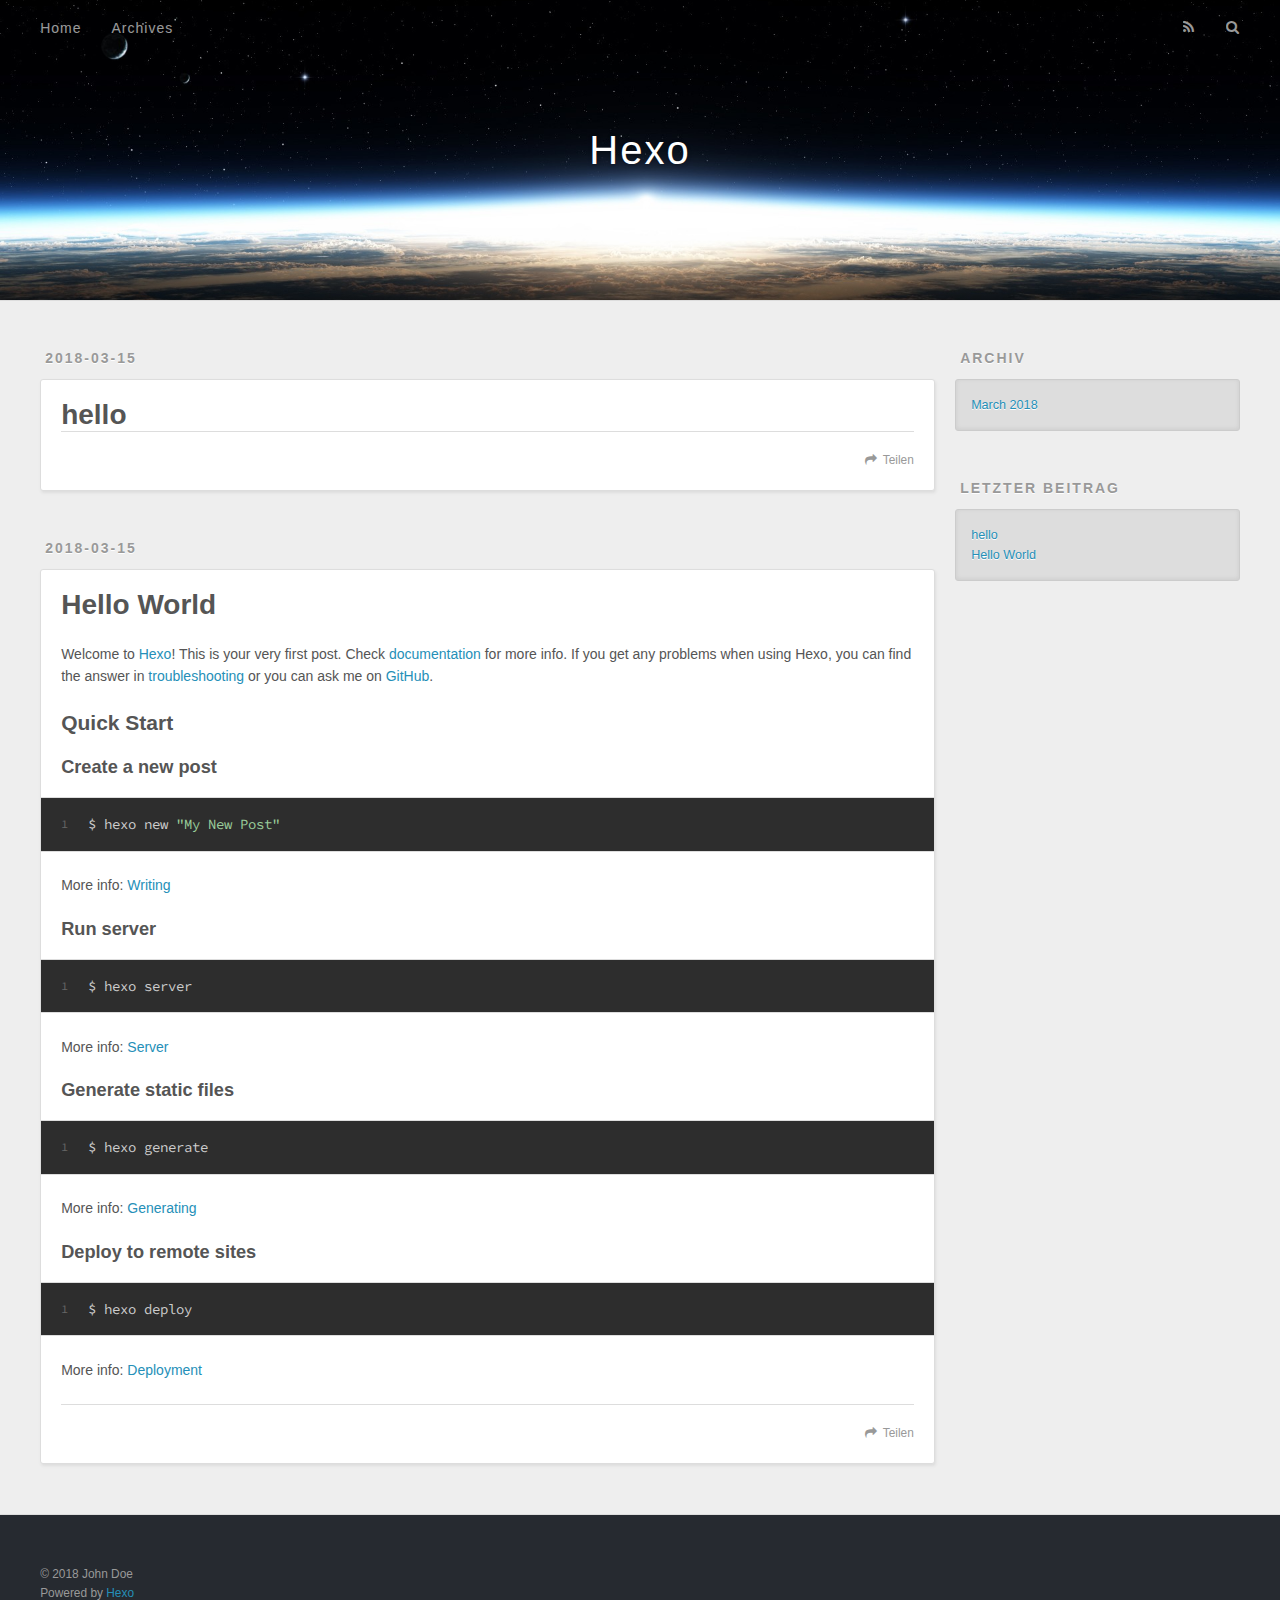
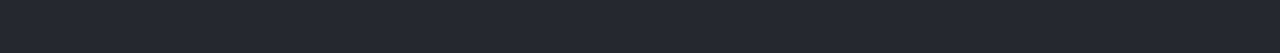
==== index.html @ 6c8330da "Site updated: 2018-03-15 16:42:19" ====
<!DOCTYPE html>
<html>
<head>
  <meta charset="utf-8">
  

  
  <title>Hexo</title>
  <meta name="viewport" content="width=device-width, initial-scale=1, maximum-scale=1">
  <meta property="og:type" content="website">
<meta property="og:title" content="Hexo">
<meta property="og:url" content="http://yoursite.com/index.html">
<meta property="og:site_name" content="Hexo">
<meta name="twitter:card" content="summary">
<meta name="twitter:title" content="Hexo">
  
    <link rel="alternate" href="/atom.xml" title="Hexo" type="application/atom+xml">
  
  
    <link rel="icon" href="/favicon.png">
  
  
    <link href="//fonts.googleapis.com/css?family=Source+Code+Pro" rel="stylesheet" type="text/css">
  
  <link rel="stylesheet" href="/css/style.css">
</head>

<body>
  <div id="container">
    <div id="wrap">
      <header id="header">
  <div id="banner"></div>
  <div id="header-outer" class="outer">
    <div id="header-title" class="inner">
      <h1 id="logo-wrap">
        <a href="/" id="logo">Hexo</a>
      </h1>
      
    </div>
    <div id="header-inner" class="inner">
      <nav id="main-nav">
        <a id="main-nav-toggle" class="nav-icon"></a>
        
          <a class="main-nav-link" href="/">Home</a>
        
          <a class="main-nav-link" href="/archives">Archives</a>
        
      </nav>
      <nav id="sub-nav">
        
          <a id="nav-rss-link" class="nav-icon" href="/atom.xml" title="RSS Feed"></a>
        
        <a id="nav-search-btn" class="nav-icon" title="Suche"></a>
      </nav>
      <div id="search-form-wrap">
        <form action="//google.com/search" method="get" accept-charset="UTF-8" class="search-form"><input type="search" name="q" class="search-form-input" placeholder="Search"><button type="submit" class="search-form-submit">&#xF002;</button><input type="hidden" name="sitesearch" value="http://yoursite.com"></form>
      </div>
    </div>
  </div>
</header>
      <div class="outer">
        <section id="main">
  
    <article id="post-hello" class="article article-type-post" itemscope itemprop="blogPost">
  <div class="article-meta">
    <a href="/2018/03/15/hello/" class="article-date">
  <time datetime="2018-03-15T08:36:22.000Z" itemprop="datePublished">2018-03-15</time>
</a>
    
  </div>
  <div class="article-inner">
    
    
      <header class="article-header">
        
  
    <h1 itemprop="name">
      <a class="article-title" href="/2018/03/15/hello/">hello</a>
    </h1>
  

      </header>
    
    <div class="article-entry" itemprop="articleBody">
      
        
      
    </div>
    <footer class="article-footer">
      <a data-url="http://yoursite.com/2018/03/15/hello/" data-id="cjes9ngip0001c8zsjyhukxmz" class="article-share-link">Teilen</a>
      
      
    </footer>
  </div>
  
</article>


  
    <article id="post-hello-world" class="article article-type-post" itemscope itemprop="blogPost">
  <div class="article-meta">
    <a href="/2018/03/15/hello-world/" class="article-date">
  <time datetime="2018-03-15T08:26:56.606Z" itemprop="datePublished">2018-03-15</time>
</a>
    
  </div>
  <div class="article-inner">
    
    
      <header class="article-header">
        
  
    <h1 itemprop="name">
      <a class="article-title" href="/2018/03/15/hello-world/">Hello World</a>
    </h1>
  

      </header>
    
    <div class="article-entry" itemprop="articleBody">
      
        <p>Welcome to <a href="https://hexo.io/" target="_blank" rel="noopener">Hexo</a>! This is your very first post. Check <a href="https://hexo.io/docs/" target="_blank" rel="noopener">documentation</a> for more info. If you get any problems when using Hexo, you can find the answer in <a href="https://hexo.io/docs/troubleshooting.html" target="_blank" rel="noopener">troubleshooting</a> or you can ask me on <a href="https://github.com/hexojs/hexo/issues" target="_blank" rel="noopener">GitHub</a>.</p>
<h2 id="Quick-Start"><a href="#Quick-Start" class="headerlink" title="Quick Start"></a>Quick Start</h2><h3 id="Create-a-new-post"><a href="#Create-a-new-post" class="headerlink" title="Create a new post"></a>Create a new post</h3><figure class="highlight bash"><table><tr><td class="gutter"><pre><span class="line">1</span><br></pre></td><td class="code"><pre><span class="line">$ hexo new <span class="string">"My New Post"</span></span><br></pre></td></tr></table></figure>
<p>More info: <a href="https://hexo.io/docs/writing.html" target="_blank" rel="noopener">Writing</a></p>
<h3 id="Run-server"><a href="#Run-server" class="headerlink" title="Run server"></a>Run server</h3><figure class="highlight bash"><table><tr><td class="gutter"><pre><span class="line">1</span><br></pre></td><td class="code"><pre><span class="line">$ hexo server</span><br></pre></td></tr></table></figure>
<p>More info: <a href="https://hexo.io/docs/server.html" target="_blank" rel="noopener">Server</a></p>
<h3 id="Generate-static-files"><a href="#Generate-static-files" class="headerlink" title="Generate static files"></a>Generate static files</h3><figure class="highlight bash"><table><tr><td class="gutter"><pre><span class="line">1</span><br></pre></td><td class="code"><pre><span class="line">$ hexo generate</span><br></pre></td></tr></table></figure>
<p>More info: <a href="https://hexo.io/docs/generating.html" target="_blank" rel="noopener">Generating</a></p>
<h3 id="Deploy-to-remote-sites"><a href="#Deploy-to-remote-sites" class="headerlink" title="Deploy to remote sites"></a>Deploy to remote sites</h3><figure class="highlight bash"><table><tr><td class="gutter"><pre><span class="line">1</span><br></pre></td><td class="code"><pre><span class="line">$ hexo deploy</span><br></pre></td></tr></table></figure>
<p>More info: <a href="https://hexo.io/docs/deployment.html" target="_blank" rel="noopener">Deployment</a></p>

      
    </div>
    <footer class="article-footer">
      <a data-url="http://yoursite.com/2018/03/15/hello-world/" data-id="cjes9ngip0000c8zs269fui7a" class="article-share-link">Teilen</a>
      
      
    </footer>
  </div>
  
</article>


  


</section>
        
          <aside id="sidebar">
  
    

  
    

  
    
  
    
  <div class="widget-wrap">
    <h3 class="widget-title">Archiv</h3>
    <div class="widget">
      <ul class="archive-list"><li class="archive-list-item"><a class="archive-list-link" href="/archives/2018/03/">March 2018</a></li></ul>
    </div>
  </div>


  
    
  <div class="widget-wrap">
    <h3 class="widget-title">letzter Beitrag</h3>
    <div class="widget">
      <ul>
        
          <li>
            <a href="/2018/03/15/hello/">hello</a>
          </li>
        
          <li>
            <a href="/2018/03/15/hello-world/">Hello World</a>
          </li>
        
      </ul>
    </div>
  </div>

  
</aside>
        
      </div>
      <footer id="footer">
  
  <div class="outer">
    <div id="footer-info" class="inner">
      &copy; 2018 John Doe<br>
      Powered by <a href="http://hexo.io/" target="_blank">Hexo</a>
    </div>
  </div>
</footer>
    </div>
    <nav id="mobile-nav">
  
    <a href="/" class="mobile-nav-link">Home</a>
  
    <a href="/archives" class="mobile-nav-link">Archives</a>
  
</nav>
    

<script src="//ajax.googleapis.com/ajax/libs/jquery/2.0.3/jquery.min.js"></script>


  <link rel="stylesheet" href="/fancybox/jquery.fancybox.css">
  <script src="/fancybox/jquery.fancybox.pack.js"></script>


<script src="/js/script.js"></script>



  </div>
</body>
</html>
---- css/style.css ----
body {
  width: 100%;
}
body:before,
body:after {
  content: "";
  display: table;
}
body:after {
  clear: both;
}
html,
body,
div,
span,
applet,
object,
iframe,
h1,
h2,
h3,
h4,
h5,
h6,
p,
blockquote,
pre,
a,
abbr,
acronym,
address,
big,
cite,
code,
del,
dfn,
em,
img,
ins,
kbd,
q,
s,
samp,
small,
strike,
strong,
sub,
sup,
tt,
var,
dl,
dt,
dd,
ol,
ul,
li,
fieldset,
form,
label,
legend,
table,
caption,
tbody,
tfoot,
thead,
tr,
th,
td {
  margin: 0;
  padding: 0;
  border: 0;
  outline: 0;
  font-weight: inherit;
  font-style: inherit;
  font-family: inherit;
  font-size: 100%;
  vertical-align: baseline;
}
body {
  line-height: 1;
  color: #000;
  background: #fff;
}
ol,
ul {
  list-style: none;
}
table {
  border-collapse: separate;
  border-spacing: 0;
  vertical-align: middle;
}
caption,
th,
td {
  text-align: left;
  font-weight: normal;
  vertical-align: middle;
}
a img {
  border: none;
}
input,
button {
  margin: 0;
  padding: 0;
}
input::-moz-focus-inner,
button::-moz-focus-inner {
  border: 0;
  padding: 0;
}
@font-face {
  font-family: FontAwesome;
  font-style: normal;
  font-weight: normal;
  src: url("fonts/fontawesome-webfont.eot?v=#4.0.3");
  src: url("fonts/fontawesome-webfont.eot?#iefix&v=#4.0.3") format("embedded-opentype"), url("fonts/fontawesome-webfont.woff?v=#4.0.3") format("woff"), url("fonts/fontawesome-webfont.ttf?v=#4.0.3") format("truetype"), url("fonts/fontawesome-webfont.svg#fontawesomeregular?v=#4.0.3") format("svg");
}
html,
body,
#container {
  height: 100%;
}
body {
  background: #eee;
  font: 14px -apple-system, BlinkMacSystemFont, "Segoe UI", "Roboto", "Oxygen", "Ubuntu", "Cantarell", "Fira Sans", "Droid Sans", "Helvetica Neue", sans-serif;
  -webkit-text-size-adjust: 100%;
}
.outer {
  max-width: 1220px;
  margin: 0 auto;
  padding: 0 20px;
}
.outer:before,
.outer:after {
  content: "";
  display: table;
}
.outer:after {
  clear: both;
}
.inner {
  display: inline;
  float: left;
  width: 98.33333333333333%;
  margin: 0 0.833333333333333%;
}
.left,
.alignleft {
  float: left;
}
.right,
.alignright {
  float: right;
}
.clear {
  clear: both;
}
#container {
  position: relative;
}
.mobile-nav-on {
  overflow: hidden;
}
#wrap {
  height: 100%;
  width: 100%;
  position: absolute;
  top: 0;
  left: 0;
  -webkit-transition: 0.2s ease-out;
  -moz-transition: 0.2s ease-out;
  -ms-transition: 0.2s ease-out;
  transition: 0.2s ease-out;
  z-index: 1;
  background: #eee;
}
.mobile-nav-on #wrap {
  left: 280px;
}
@media screen and (min-width: 768px) {
  #main {
    display: inline;
    float: left;
    width: 73.33333333333333%;
    margin: 0 0.833333333333333%;
  }
}
.article-date,
.article-category-link,
.archive-year,
.widget-title {
  text-decoration: none;
  text-transform: uppercase;
  letter-spacing: 2px;
  color: #999;
  margin-bottom: 1em;
  margin-left: 5px;
  line-height: 1em;
  text-shadow: 0 1px #fff;
  font-weight: bold;
}
.article-inner,
.archive-article-inner {
  background: #fff;
  -webkit-box-shadow: 1px 2px 3px #ddd;
  box-shadow: 1px 2px 3px #ddd;
  border: 1px solid #ddd;
  border-radius: 3px;
}
.article-entry h1,
.widget h1 {
  font-size: 2em;
}
.article-entry h2,
.widget h2 {
  font-size: 1.5em;
}
.article-entry h3,
.widget h3 {
  font-size: 1.3em;
}
.article-entry h4,
.widget h4 {
  font-size: 1.2em;
}
.article-entry h5,
.widget h5 {
  font-size: 1em;
}
.article-entry h6,
.widget h6 {
  font-size: 1em;
  color: #999;
}
.article-entry hr,
.widget hr {
  border: 1px dashed #ddd;
}
.article-entry strong,
.widget strong {
  font-weight: bold;
}
.article-entry em,
.widget em,
.article-entry cite,
.widget cite {
  font-style: italic;
}
.article-entry sup,
.widget sup,
.article-entry sub,
.widget sub {
  font-size: 0.75em;
  line-height: 0;
  position: relative;
  vertical-align: baseline;
}
.article-entry sup,
.widget sup {
  top: -0.5em;
}
.article-entry sub,
.widget sub {
  bottom: -0.2em;
}
.article-entry small,
.widget small {
  font-size: 0.85em;
}
.article-entry acronym,
.widget acronym,
.article-entry abbr,
.widget abbr {
  border-bottom: 1px dotted;
}
.article-entry ul,
.widget ul,
.article-entry ol,
.widget ol,
.article-entry dl,
.widget dl {
  margin: 0 20px;
  line-height: 1.6em;
}
.article-entry ul ul,
.widget ul ul,
.article-entry ol ul,
.widget ol ul,
.article-entry ul ol,
.widget ul ol,
.article-entry ol ol,
.widget ol ol {
  margin-top: 0;
  margin-bottom: 0;
}
.article-entry ul,
.widget ul {
  list-style: disc;
}
.article-entry ol,
.widget ol {
  list-style: decimal;
}
.article-entry dt,
.widget dt {
  font-weight: bold;
}
#header {
  height: 300px;
  position: relative;
  border-bottom: 1px solid #ddd;
}
#header:before,
#header:after {
  content: "";
  position: absolute;
  left: 0;
  right: 0;
  height: 40px;
}
#header:before {
  top: 0;
  background: -webkit-linear-gradient(rgba(0,0,0,0.2), transparent);
  background: -moz-linear-gradient(rgba(0,0,0,0.2), transparent);
  background: -ms-linear-gradient(rgba(0,0,0,0.2), transparent);
  background: linear-gradient(rgba(0,0,0,0.2), transparent);
}
#header:after {
  bottom: 0;
  background: -webkit-linear-gradient(transparent, rgba(0,0,0,0.2));
  background: -moz-linear-gradient(transparent, rgba(0,0,0,0.2));
  background: -ms-linear-gradient(transparent, rgba(0,0,0,0.2));
  background: linear-gradient(transparent, rgba(0,0,0,0.2));
}
#header-outer {
  height: 100%;
  position: relative;
}
#header-inner {
  position: relative;
  overflow: hidden;
}
#banner {
  position: absolute;
  top: 0;
  left: 0;
  width: 100%;
  height: 100%;
  background: url("images/banner.jpg") center #000;
  -webkit-background-size: cover;
  -moz-background-size: cover;
  background-size: cover;
  z-index: -1;
}
#header-title {
  text-align: center;
  height: 40px;
  position: absolute;
  top: 50%;
  left: 0;
  margin-top: -20px;
}
#logo,
#subtitle {
  text-decoration: none;
  color: #fff;
  font-weight: 300;
  text-shadow: 0 1px 4px rgba(0,0,0,0.3);
}
#logo {
  font-size: 40px;
  line-height: 40px;
  letter-spacing: 2px;
}
#subtitle {
  font-size: 16px;
  line-height: 16px;
  letter-spacing: 1px;
}
#subtitle-wrap {
  margin-top: 16px;
}
#main-nav {
  float: left;
  margin-left: -15px;
}
.nav-icon,
.main-nav-link {
  float: left;
  color: #fff;
  opacity: 0.6;
  text-decoration: none;
  text-shadow: 0 1px rgba(0,0,0,0.2);
  -webkit-transition: opacity 0.2s;
  -moz-transition: opacity 0.2s;
  -ms-transition: opacity 0.2s;
  transition: opacity 0.2s;
  display: block;
  padding: 20px 15px;
}
.nav-icon:hover,
.main-nav-link:hover {
  opacity: 1;
}
.nav-icon {
  font-family: FontAwesome;
  text-align: center;
  font-size: 14px;
  width: 14px;
  height: 14px;
  padding: 20px 15px;
  position: relative;
  cursor: pointer;
}
.main-nav-link {
  font-weight: 300;
  letter-spacing: 1px;
}
@media screen and (max-width: 479px) {
  .main-nav-link {
    display: none;
  }
}
#main-nav-toggle {
  display: none;
}
#main-nav-toggle:before {
  content: "\f0c9";
}
@media screen and (max-width: 479px) {
  #main-nav-toggle {
    display: block;
  }
}
#sub-nav {
  float: right;
  margin-right: -15px;
}
#nav-rss-link:before {
  content: "\f09e";
}
#nav-search-btn:before {
  content: "\f002";
}
#search-form-wrap {
  position: absolute;
  top: 15px;
  width: 150px;
  height: 30px;
  right: -150px;
  opacity: 0;
  -webkit-transition: 0.2s ease-out;
  -moz-transition: 0.2s ease-out;
  -ms-transition: 0.2s ease-out;
  transition: 0.2s ease-out;
}
#search-form-wrap.on {
  opacity: 1;
  right: 0;
}
@media screen and (max-width: 479px) {
  #search-form-wrap {
    width: 100%;
    right: -100%;
  }
}
.search-form {
  position: absolute;
  top: 0;
  left: 0;
  right: 0;
  background: #fff;
  padding: 5px 15px;
  border-radius: 15px;
  -webkit-box-shadow: 0 0 10px rgba(0,0,0,0.3);
  box-shadow: 0 0 10px rgba(0,0,0,0.3);
}
.search-form-input {
  border: none;
  background: none;
  color: #555;
  width: 100%;
  font: 13px -apple-system, BlinkMacSystemFont, "Segoe UI", "Roboto", "Oxygen", "Ubuntu", "Cantarell", "Fira Sans", "Droid Sans", "Helvetica Neue", sans-serif;
  outline: none;
}
.search-form-input::-webkit-search-results-decoration,
.search-form-input::-webkit-search-cancel-button {
  -webkit-appearance: none;
}
.search-form-submit {
  position: absolute;
  top: 50%;
  right: 10px;
  margin-top: -7px;
  font: 13px FontAwesome;
  border: none;
  background: none;
  color: #bbb;
  cursor: pointer;
}
.search-form-submit:hover,
.search-form-submit:focus {
  color: #777;
}
.article {
  margin: 50px 0;
}
.article-inner {
  overflow: hidden;
}
.article-meta:before,
.article-meta:after {
  content: "";
  display: table;
}
.article-meta:after {
  clear: both;
}
.article-date {
  float: left;
}
.article-category {
  float: left;
  line-height: 1em;
  color: #ccc;
  text-shadow: 0 1px #fff;
  margin-left: 8px;
}
.article-category:before {
  content: "\2022";
}
.article-category-link {
  margin: 0 12px 1em;
}
.article-header {
  padding: 20px 20px 0;
}
.article-title {
  text-decoration: none;
  font-size: 2em;
  font-weight: bold;
  color: #555;
  line-height: 1.1em;
  -webkit-transition: color 0.2s;
  -moz-transition: color 0.2s;
  -ms-transition: color 0.2s;
  transition: color 0.2s;
}
a.article-title:hover {
  color: #258fb8;
}
.article-entry {
  color: #555;
  padding: 0 20px;
}
.article-entry:before,
.article-entry:after {
  content: "";
  display: table;
}
.article-entry:after {
  clear: both;
}
.article-entry p,
.article-entry table {
  line-height: 1.6em;
  margin: 1.6em 0;
}
.article-entry h1,
.article-entry h2,
.article-entry h3,
.article-entry h4,
.article-entry h5,
.article-entry h6 {
  font-weight: bold;
}
.article-entry h1,
.article-entry h2,
.article-entry h3,
.article-entry h4,
.article-entry h5,
.article-entry h6 {
  line-height: 1.1em;
  margin: 1.1em 0;
}
.article-entry a {
  color: #258fb8;
  text-decoration: none;
}
.article-entry a:hover {
  text-decoration: underline;
}
.article-entry ul,
.article-entry ol,
.article-entry dl {
  margin-top: 1.6em;
  margin-bottom: 1.6em;
}
.article-entry img,
.article-entry video {
  max-width: 100%;
  height: auto;
  display: block;
  margin: auto;
}
.article-entry iframe {
  border: none;
}
.article-entry table {
  width: 100%;
  border-collapse: collapse;
  border-spacing: 0;
}
.article-entry th {
  font-weight: bold;
  border-bottom: 3px solid #ddd;
  padding-bottom: 0.5em;
}
.article-entry td {
  border-bottom: 1px solid #ddd;
  padding: 10px 0;
}
.article-entry blockquote {
  font-family: Georgia, "Times New Roman", serif;
  font-size: 1.4em;
  margin: 1.6em 20px;
  text-align: center;
}
.article-entry blockquote footer {
  font-size: 14px;
  margin: 1.6em 0;
  font-family: -apple-system, BlinkMacSystemFont, "Segoe UI", "Roboto", "Oxygen", "Ubuntu", "Cantarell", "Fira Sans", "Droid Sans", "Helvetica Neue", sans-serif;
}
.article-entry blockquote footer cite:before {
  content: "—";
  padding: 0 0.5em;
}
.article-entry .pullquote {
  text-align: left;
  width: 45%;
  margin: 0;
}
.article-entry .pullquote.left {
  margin-left: 0.5em;
  margin-right: 1em;
}
.article-entry .pullquote.right {
  margin-right: 0.5em;
  margin-left: 1em;
}
.article-entry .caption {
  color: #999;
  display: block;
  font-size: 0.9em;
  margin-top: 0.5em;
  position: relative;
  text-align: center;
}
.article-entry .video-container {
  position: relative;
  padding-top: 56.25%;
  height: 0;
  overflow: hidden;
}
.article-entry .video-container iframe,
.article-entry .video-container object,
.article-entry .video-container embed {
  position: absolute;
  top: 0;
  left: 0;
  width: 100%;
  height: 100%;
  margin-top: 0;
}
.article-more-link a {
  display: inline-block;
  line-height: 1em;
  padding: 6px 15px;
  border-radius: 15px;
  background: #eee;
  color: #999;
  text-shadow: 0 1px #fff;
  text-decoration: none;
}
.article-more-link a:hover {
  background: #258fb8;
  color: #fff;
  text-decoration: none;
  text-shadow: 0 1px #1e7293;
}
.article-footer {
  font-size: 0.85em;
  line-height: 1.6em;
  border-top: 1px solid #ddd;
  padding-top: 1.6em;
  margin: 0 20px 20px;
}
.article-footer:before,
.article-footer:after {
  content: "";
  display: table;
}
.article-footer:after {
  clear: both;
}
.article-footer a {
  color: #999;
  text-decoration: none;
}
.article-footer a:hover {
  color: #555;
}
.article-tag-list-item {
  float: left;
  margin-right: 10px;
}
.article-tag-list-link:before {
  content: "#";
}
.article-comment-link {
  float: right;
}
.article-comment-link:before {
  content: "\f075";
  font-family: FontAwesome;
  padding-right: 8px;
}
.article-share-link {
  cursor: pointer;
  float: right;
  margin-left: 20px;
}
.article-share-link:before {
  content: "\f064";
  font-family: FontAwesome;
  padding-right: 6px;
}
#article-nav {
  position: relative;
}
#article-nav:before,
#article-nav:after {
  content: "";
  display: table;
}
#article-nav:after {
  clear: both;
}
@media screen and (min-width: 768px) {
  #article-nav {
    margin: 50px 0;
  }
  #article-nav:before {
    width: 8px;
    height: 8px;
    position: absolute;
    top: 50%;
    left: 50%;
    margin-top: -4px;
    margin-left: -4px;
    content: "";
    border-radius: 50%;
    background: #ddd;
    -webkit-box-shadow: 0 1px 2px #fff;
    box-shadow: 0 1px 2px #fff;
  }
}
.article-nav-link-wrap {
  text-decoration: none;
  text-shadow: 0 1px #fff;
  color: #999;
  -webkit-box-sizing: border-box;
  -moz-box-sizing: border-box;
  box-sizing: border-box;
  margin-top: 50px;
  text-align: center;
  display: block;
}
.article-nav-link-wrap:hover {
  color: #555;
}
@media screen and (min-width: 768px) {
  .article-nav-link-wrap {
    width: 50%;
    margin-top: 0;
  }
}
@media screen and (min-width: 768px) {
  #article-nav-newer {
    float: left;
    text-align: right;
    padding-right: 20px;
  }
}
@media screen and (min-width: 768px) {
  #article-nav-older {
    float: right;
    text-align: left;
    padding-left: 20px;
  }
}
.article-nav-caption {
  text-transform: uppercase;
  letter-spacing: 2px;
  color: #ddd;
  line-height: 1em;
  font-weight: bold;
}
#article-nav-newer .article-nav-caption {
  margin-right: -2px;
}
.article-nav-title {
  font-size: 0.85em;
  line-height: 1.6em;
  margin-top: 0.5em;
}
.article-share-box {
  position: absolute;
  display: none;
  background: #fff;
  -webkit-box-shadow: 1px 2px 10px rgba(0,0,0,0.2);
  box-shadow: 1px 2px 10px rgba(0,0,0,0.2);
  border-radius: 3px;
  margin-left: -145px;
  overflow: hidden;
  z-index: 1;
}
.article-share-box.on {
  display: block;
}
.article-share-input {
  width: 100%;
  background: none;
  -webkit-box-sizing: border-box;
  -moz-box-sizing: border-box;
  box-sizing: border-box;
  font: 14px -apple-system, BlinkMacSystemFont, "Segoe UI", "Roboto", "Oxygen", "Ubuntu", "Cantarell", "Fira Sans", "Droid Sans", "Helvetica Neue", sans-serif;
  padding: 0 15px;
  color: #555;
  outline: none;
  border: 1px solid #ddd;
  border-radius: 3px 3px 0 0;
  height: 36px;
  line-height: 36px;
}
.article-share-links {
  background: #eee;
}
.article-share-links:before,
.article-share-links:after {
  content: "";
  display: table;
}
.article-share-links:after {
  clear: both;
}
.article-share-twitter,
.article-share-facebook,
.article-share-pinterest,
.article-share-google {
  width: 50px;
  height: 36px;
  display: block;
  float: left;
  position: relative;
  color: #999;
  text-shadow: 0 1px #fff;
}
.article-share-twitter:before,
.article-share-facebook:before,
.article-share-pinterest:before,
.article-share-google:before {
  font-size: 20px;
  font-family: FontAwesome;
  width: 20px;
  height: 20px;
  position: absolute;
  top: 50%;
  left: 50%;
  margin-top: -10px;
  margin-left: -10px;
  text-align: center;
}
.article-share-twitter:hover,
.article-share-facebook:hover,
.article-share-pinterest:hover,
.article-share-google:hover {
  color: #fff;
}
.article-share-twitter:before {
  content: "\f099";
}
.article-share-twitter:hover {
  background: #00aced;
  text-shadow: 0 1px #008abe;
}
.article-share-facebook:before {
  content: "\f09a";
}
.article-share-facebook:hover {
  background: #3b5998;
  text-shadow: 0 1px #2f477a;
}
.article-share-pinterest:before {
  content: "\f0d2";
}
.article-share-pinterest:hover {
  background: #cb2027;
  text-shadow: 0 1px #a21a1f;
}
.article-share-google:before {
  content: "\f0d5";
}
.article-share-google:hover {
  background: #dd4b39;
  text-shadow: 0 1px #be3221;
}
.article-gallery {
  background: #000;
  position: relative;
}
.article-gallery-photos {
  position: relative;
  overflow: hidden;
}
.article-gallery-img {
  display: none;
  max-width: 100%;
}
.article-gallery-img:first-child {
  display: block;
}
.article-gallery-img.loaded {
  position: absolute;
  display: block;
}
.article-gallery-img img {
  display: block;
  max-width: 100%;
  margin: 0 auto;
}
#comments {
  background: #fff;
  -webkit-box-shadow: 1px 2px 3px #ddd;
  box-shadow: 1px 2px 3px #ddd;
  padding: 20px;
  border: 1px solid #ddd;
  border-radius: 3px;
  margin: 50px 0;
}
#comments a {
  color: #258fb8;
}
.archives-wrap {
  margin: 50px 0;
}
.archives:before,
.archives:after {
  content: "";
  display: table;
}
.archives:after {
  clear: both;
}
.archive-year-wrap {
  margin-bottom: 1em;
}
.archives {
  -webkit-column-gap: 10px;
  -moz-column-gap: 10px;
  column-gap: 10px;
}
@media screen and (min-width: 480px) and (max-width: 767px) {
  .archives {
    -webkit-column-count: 2;
    -moz-column-count: 2;
    column-count: 2;
  }
}
@media screen and (min-width: 768px) {
  .archives {
    -webkit-column-count: 3;
    -moz-column-count: 3;
    column-count: 3;
  }
}
.archive-article {
  -webkit-column-break-inside: avoid;
  page-break-inside: avoid;
  overflow: hidden;
  break-inside: avoid-column;
}
.archive-article-inner {
  padding: 10px;
  margin-bottom: 15px;
}
.archive-article-title {
  text-decoration: none;
  font-weight: bold;
  color: #555;
  -webkit-transition: color 0.2s;
  -moz-transition: color 0.2s;
  -ms-transition: color 0.2s;
  transition: color 0.2s;
  line-height: 1.6em;
}
.archive-article-title:hover {
  color: #258fb8;
}
.archive-article-footer {
  margin-top: 1em;
}
.archive-article-date {
  color: #999;
  text-decoration: none;
  font-size: 0.85em;
  line-height: 1em;
  margin-bottom: 0.5em;
  display: block;
}
#page-nav {
  margin: 50px auto;
  background: #fff;
  -webkit-box-shadow: 1px 2px 3px #ddd;
  box-shadow: 1px 2px 3px #ddd;
  border: 1px solid #ddd;
  border-radius: 3px;
  text-align: center;
  color: #999;
  overflow: hidden;
}
#page-nav:before,
#page-nav:after {
  content: "";
  display: table;
}
#page-nav:after {
  clear: both;
}
#page-nav a,
#page-nav span {
  padding: 10px 20px;
  line-height: 1;
  height: 2ex;
}
#page-nav a {
  color: #999;
  text-decoration: none;
}
#page-nav a:hover {
  background: #999;
  color: #fff;
}
#page-nav .prev {
  float: left;
}
#page-nav .next {
  float: right;
}
#page-nav .page-number {
  display: inline-block;
}
@media screen and (max-width: 479px) {
  #page-nav .page-number {
    display: none;
  }
}
#page-nav .current {
  color: #555;
  font-weight: bold;
}
#page-nav .space {
  color: #ddd;
}
#footer {
  background: #262a30;
  padding: 50px 0;
  border-top: 1px solid #ddd;
  color: #999;
}
#footer a {
  color: #258fb8;
  text-decoration: none;
}
#footer a:hover {
  text-decoration: underline;
}
#footer-info {
  line-height: 1.6em;
  font-size: 0.85em;
}
.article-entry pre,
.article-entry .highlight {
  background: #2d2d2d;
  margin: 0 -20px;
  padding: 15px 20px;
  border-style: solid;
  border-color: #ddd;
  border-width: 1px 0;
  overflow: auto;
  color: #ccc;
  line-height: 22.400000000000002px;
}
.article-entry .highlight .gutter pre,
.article-entry .gist .gist-file .gist-data .line-numbers {
  color: #666;
  font-size: 0.85em;
}
.article-entry pre,
.article-entry code {
  font-family: "Source Code Pro", Consolas, Monaco, Menlo, Consolas, monospace;
}
.article-entry code {
  background: #eee;
  text-shadow: 0 1px #fff;
  padding: 0 0.3em;
}
.article-entry pre code {
  background: none;
  text-shadow: none;
  padding: 0;
}
.article-entry .highlight pre {
  border: none;
  margin: 0;
  padding: 0;
}
.article-entry .highlight table {
  margin: 0;
  width: auto;
}
.article-entry .highlight td {
  border: none;
  padding: 0;
}
.article-entry .highlight figcaption {
  font-size: 0.85em;
  color: #999;
  line-height: 1em;
  margin-bottom: 1em;
}
.article-entry .highlight figcaption:before,
.article-entry .highlight figcaption:after {
  content: "";
  display: table;
}
.article-entry .highlight figcaption:after {
  clear: both;
}
.article-entry .highlight figcaption a {
  float: right;
}
.article-entry .highlight .gutter pre {
  text-align: right;
  padding-right: 20px;
}
.article-entry .highlight .line {
  height: 22.400000000000002px;
}
.article-entry .highlight .line.marked {
  background: #515151;
}
.article-entry .gist {
  margin: 0 -20px;
  border-style: solid;
  border-color: #ddd;
  border-width: 1px 0;
  background: #2d2d2d;
  padding: 15px 20px 15px 0;
}
.article-entry .gist .gist-file {
  border: none;
  font-family: "Source Code Pro", Consolas, Monaco, Menlo, Consolas, monospace;
  margin: 0;
}
.article-entry .gist .gist-file .gist-data {
  background: none;
  border: none;
}
.article-entry .gist .gist-file .gist-data .line-numbers {
  background: none;
  border: none;
  padding: 0 20px 0 0;
}
.article-entry .gist .gist-file .gist-data .line-data {
  padding: 0 !important;
}
.article-entry .gist .gist-file .highlight {
  margin: 0;
  padding: 0;
  border: none;
}
.article-entry .gist .gist-file .gist-meta {
  background: #2d2d2d;
  color: #999;
  font: 0.85em -apple-system, BlinkMacSystemFont, "Segoe UI", "Roboto", "Oxygen", "Ubuntu", "Cantarell", "Fira Sans", "Droid Sans", "Helvetica Neue", sans-serif;
  text-shadow: 0 0;
  padding: 0;
  margin-top: 1em;
  margin-left: 20px;
}
.article-entry .gist .gist-file .gist-meta a {
  color: #258fb8;
  font-weight: normal;
}
.article-entry .gist .gist-file .gist-meta a:hover {
  text-decoration: underline;
}
pre .comment,
pre .title {
  color: #999;
}
pre .variable,
pre .attribute,
pre .tag,
pre .regexp,
pre .ruby .constant,
pre .xml .tag .title,
pre .xml .pi,
pre .xml .doctype,
pre .html .doctype,
pre .css .id,
pre .css .class,
pre .css .pseudo {
  color: #f2777a;
}
pre .number,
pre .preprocessor,
pre .built_in,
pre .literal,
pre .params,
pre .constant {
  color: #f99157;
}
pre .class,
pre .ruby .class .title,
pre .css .rules .attribute {
  color: #9c9;
}
pre .string,
pre .value,
pre .inheritance,
pre .header,
pre .ruby .symbol,
pre .xml .cdata {
  color: #9c9;
}
pre .css .hexcolor {
  color: #6cc;
}
pre .function,
pre .python .decorator,
pre .python .title,
pre .ruby .function .title,
pre .ruby .title .keyword,
pre .perl .sub,
pre .javascript .title,
pre .coffeescript .title {
  color: #69c;
}
pre .keyword,
pre .javascript .function {
  color: #c9c;
}
@media screen and (max-width: 479px) {
  #mobile-nav {
    position: absolute;
    top: 0;
    left: 0;
    width: 280px;
    height: 100%;
    background: #191919;
    border-right: 1px solid #fff;
  }
}
@media screen and (max-width: 479px) {
  .mobile-nav-link {
    display: block;
    color: #999;
    text-decoration: none;
    padding: 15px 20px;
    font-weight: bold;
  }
  .mobile-nav-link:hover {
    color: #fff;
  }
}
@media screen and (min-width: 768px) {
  #sidebar {
    display: inline;
    float: left;
    width: 23.333333333333332%;
    margin: 0 0.833333333333333%;
  }
}
.widget-wrap {
  margin: 50px 0;
}
.widget {
  color: #777;
  text-shadow: 0 1px #fff;
  background: #ddd;
  -webkit-box-shadow: 0 -1px 4px #ccc inset;
  box-shadow: 0 -1px 4px #ccc inset;
  border: 1px solid #ccc;
  padding: 15px;
  border-radius: 3px;
}
.widget a {
  color: #258fb8;
  text-decoration: none;
}
.widget a:hover {
  text-decoration: underline;
}
.widget ul ul,
.widget ol ul,
.widget dl ul,
.widget ul ol,
.widget ol ol,
.widget dl ol,
.widget ul dl,
.widget ol dl,
.widget dl dl {
  margin-left: 15px;
  list-style: disc;
}
.widget {
  line-height: 1.6em;
  word-wrap: break-word;
  font-size: 0.9em;
}
.widget ul,
.widget ol {
  list-style: none;
  margin: 0;
}
.widget ul ul,
.widget ol ul,
.widget ul ol,
.widget ol ol {
  margin: 0 20px;
}
.widget ul ul,
.widget ol ul {
  list-style: disc;
}
.widget ul ol,
.widget ol ol {
  list-style: decimal;
}
.category-list-count,
.tag-list-count,
.archive-list-count {
  padding-left: 5px;
  color: #999;
  font-size: 0.85em;
}
.category-list-count:before,
.tag-list-count:before,
.archive-list-count:before {
  content: "(";
}
.category-list-count:after,
.tag-list-count:after,
.archive-list-count:after {
  content: ")";
}
.tagcloud a {
  margin-right: 5px;
  display: inline-block;
}
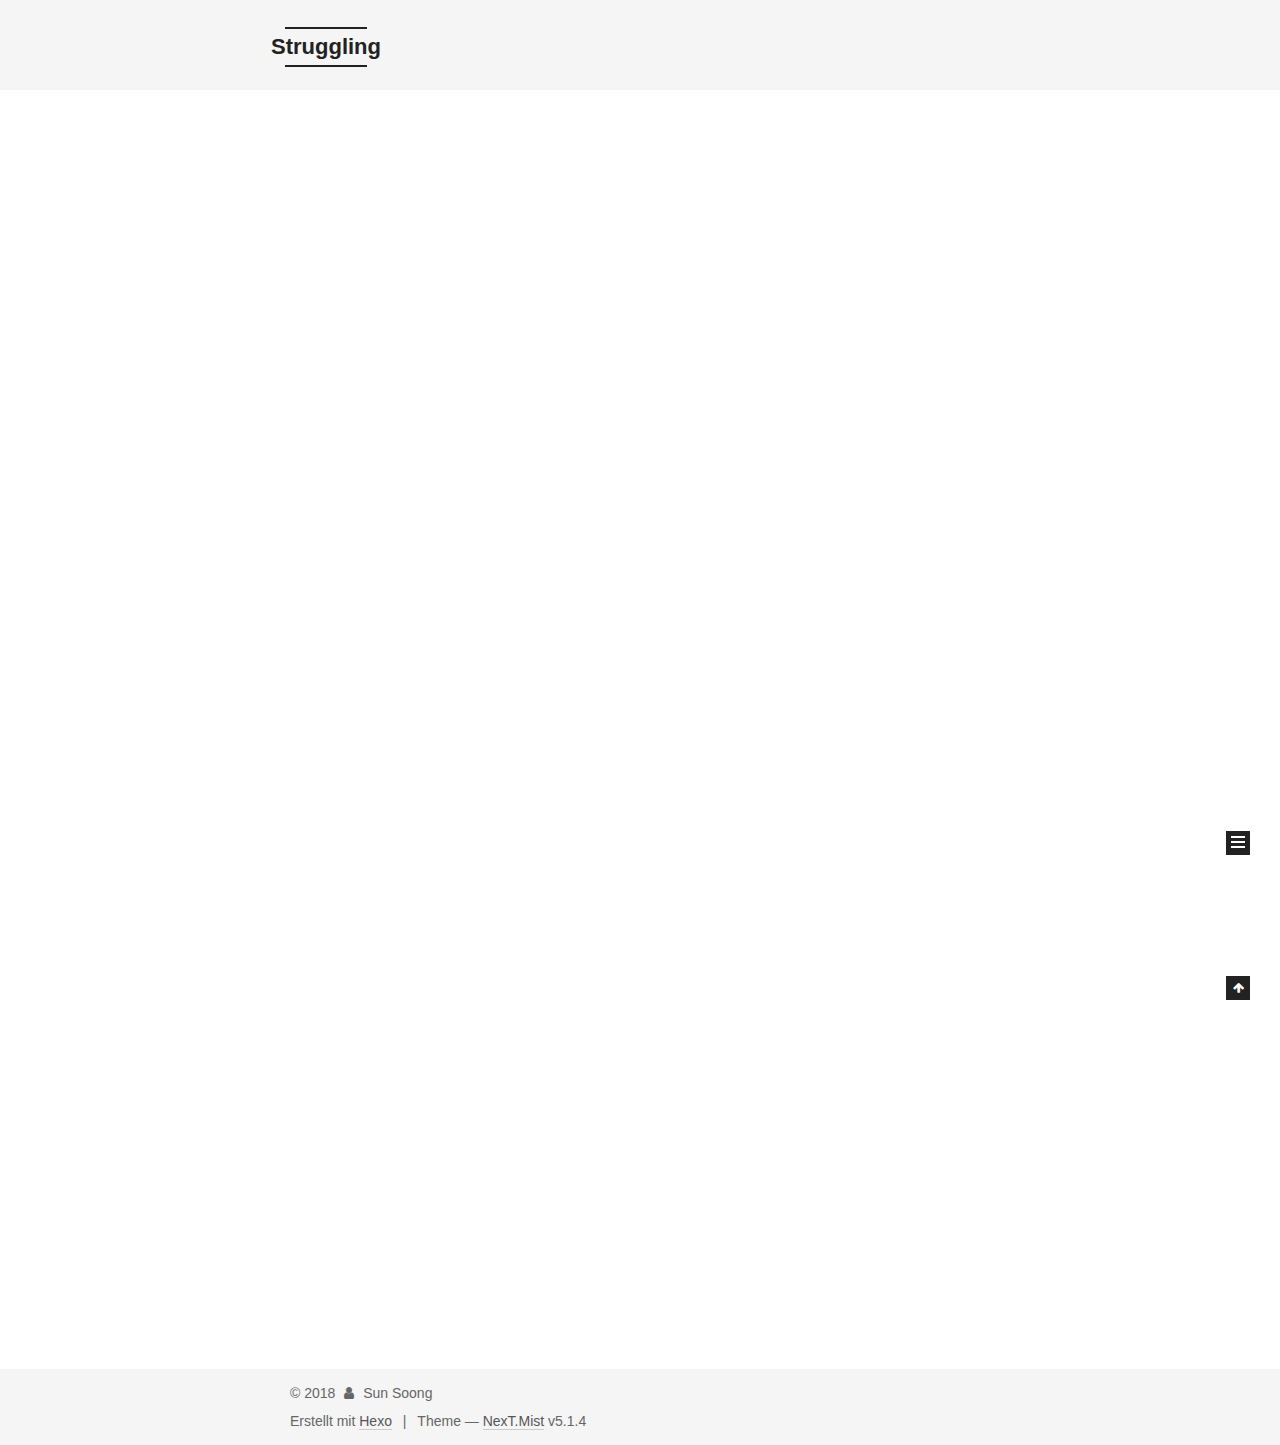
==== commit 42acbe48: "Site updated: 2018-03-15 17:12:03" ====
--- a/index.html
+++ b/index.html
@@ -1,125 +1,424 @@
 <!DOCTYPE html>
-<html>
+
+
+
+  
+
+
+<html class="theme-next mist use-motion" lang="">
 <head>
-  <meta charset="utf-8">
-  
-
-  
-  <title>Hexo</title>
-  <meta name="viewport" content="width=device-width, initial-scale=1, maximum-scale=1">
-  <meta property="og:type" content="website">
-<meta property="og:title" content="Hexo">
+  <meta charset="UTF-8"/>
+<meta http-equiv="X-UA-Compatible" content="IE=edge" />
+<meta name="viewport" content="width=device-width, initial-scale=1, maximum-scale=1"/>
+<meta name="theme-color" content="#222">
+
+
+
+
+
+
+
+
+
+<meta http-equiv="Cache-Control" content="no-transform" />
+<meta http-equiv="Cache-Control" content="no-siteapp" />
+
+
+
+
+
+
+
+
+
+
+
+
+
+
+
+
+  
+  
+  <link href="/lib/fancybox/source/jquery.fancybox.css?v=2.1.5" rel="stylesheet" type="text/css" />
+
+
+
+
+
+
+
+<link href="/lib/font-awesome/css/font-awesome.min.css?v=4.6.2" rel="stylesheet" type="text/css" />
+
+<link href="/css/main.css?v=5.1.4" rel="stylesheet" type="text/css" />
+
+
+  <link rel="apple-touch-icon" sizes="180x180" href="/images/apple-touch-icon-next.png?v=5.1.4">
+
+
+  <link rel="icon" type="image/png" sizes="32x32" href="/images/favicon-32x32-next.png?v=5.1.4">
+
+
+  <link rel="icon" type="image/png" sizes="16x16" href="/images/favicon-16x16-next.png?v=5.1.4">
+
+
+  <link rel="mask-icon" href="/images/logo.svg?v=5.1.4" color="#222">
+
+
+
+
+
+  <meta name="keywords" content="Hexo, NexT" />
+
+
+
+
+
+
+
+
+
+
+<meta property="og:type" content="website">
+<meta property="og:title" content="Struggling">
 <meta property="og:url" content="http://yoursite.com/index.html">
-<meta property="og:site_name" content="Hexo">
+<meta property="og:site_name" content="Struggling">
 <meta name="twitter:card" content="summary">
-<meta name="twitter:title" content="Hexo">
-  
-    <link rel="alternate" href="/atom.xml" title="Hexo" type="application/atom+xml">
-  
-  
-    <link rel="icon" href="/favicon.png">
-  
-  
-    <link href="//fonts.googleapis.com/css?family=Source+Code+Pro" rel="stylesheet" type="text/css">
-  
-  <link rel="stylesheet" href="/css/style.css">
+<meta name="twitter:title" content="Struggling">
+
+
+
+<script type="text/javascript" id="hexo.configurations">
+  var NexT = window.NexT || {};
+  var CONFIG = {
+    root: '/',
+    scheme: 'Mist',
+    version: '5.1.4',
+    sidebar: {"position":"left","display":"post","offset":12,"b2t":false,"scrollpercent":false,"onmobile":false},
+    fancybox: true,
+    tabs: true,
+    motion: {"enable":true,"async":false,"transition":{"post_block":"fadeIn","post_header":"slideDownIn","post_body":"slideDownIn","coll_header":"slideLeftIn","sidebar":"slideUpIn"}},
+    duoshuo: {
+      userId: '0',
+      author: 'Author'
+    },
+    algolia: {
+      applicationID: '',
+      apiKey: '',
+      indexName: '',
+      hits: {"per_page":10},
+      labels: {"input_placeholder":"Search for Posts","hits_empty":"We didn't find any results for the search: ${query}","hits_stats":"${hits} results found in ${time} ms"}
+    }
+  };
+</script>
+
+
+
+  <link rel="canonical" href="http://yoursite.com/"/>
+
+
+
+
+
+  <title>Struggling</title>
+  
+
+
+
+
+
+
+
+
 </head>
 
-<body>
-  <div id="container">
-    <div id="wrap">
-      <header id="header">
-  <div id="banner"></div>
-  <div id="header-outer" class="outer">
-    <div id="header-title" class="inner">
-      <h1 id="logo-wrap">
-        <a href="/" id="logo">Hexo</a>
-      </h1>
-      
+<body itemscope itemtype="http://schema.org/WebPage" lang="">
+
+  
+  
+    
+  
+
+  <div class="container sidebar-position-left 
+  page-home">
+    <div class="headband"></div>
+
+    <header id="header" class="header" itemscope itemtype="http://schema.org/WPHeader">
+      <div class="header-inner"><div class="site-brand-wrapper">
+  <div class="site-meta ">
+    
+
+    <div class="custom-logo-site-title">
+      <a href="/"  class="brand" rel="start">
+        <span class="logo-line-before"><i></i></span>
+        <span class="site-title">Struggling</span>
+        <span class="logo-line-after"><i></i></span>
+      </a>
     </div>
-    <div id="header-inner" class="inner">
-      <nav id="main-nav">
-        <a id="main-nav-toggle" class="nav-icon"></a>
-        
-          <a class="main-nav-link" href="/">Home</a>
-        
-          <a class="main-nav-link" href="/archives">Archives</a>
-        
-      </nav>
-      <nav id="sub-nav">
-        
-          <a id="nav-rss-link" class="nav-icon" href="/atom.xml" title="RSS Feed"></a>
-        
-        <a id="nav-search-btn" class="nav-icon" title="Suche"></a>
-      </nav>
-      <div id="search-form-wrap">
-        <form action="//google.com/search" method="get" accept-charset="UTF-8" class="search-form"><input type="search" name="q" class="search-form-input" placeholder="Search"><button type="submit" class="search-form-submit">&#xF002;</button><input type="hidden" name="sitesearch" value="http://yoursite.com"></form>
-      </div>
+      
+        <p class="site-subtitle"></p>
+      
+  </div>
+
+  <div class="site-nav-toggle">
+    <button>
+      <span class="btn-bar"></span>
+      <span class="btn-bar"></span>
+      <span class="btn-bar"></span>
+    </button>
+  </div>
+</div>
+
+<nav class="site-nav">
+  
+
+  
+    <ul id="menu" class="menu">
+      
+        
+        <li class="menu-item menu-item-home">
+          <a href="/" rel="section">
+            
+              <i class="menu-item-icon fa fa-fw fa-home"></i> <br />
+            
+            Startseite
+          </a>
+        </li>
+      
+        
+        <li class="menu-item menu-item-archives">
+          <a href="/archives/" rel="section">
+            
+              <i class="menu-item-icon fa fa-fw fa-archive"></i> <br />
+            
+            Archiv
+          </a>
+        </li>
+      
+
+      
+    </ul>
+  
+
+  
+</nav>
+
+
+
+ </div>
+    </header>
+
+    <main id="main" class="main">
+      <div class="main-inner">
+        <div class="content-wrap">
+          <div id="content" class="content">
+            
+  <section id="posts" class="posts-expand">
+    
+      
+
+  
+
+  
+  
+  
+
+  <article class="post post-type-normal" itemscope itemtype="http://schema.org/Article">
+  
+  
+  
+  <div class="post-block">
+    <link itemprop="mainEntityOfPage" href="http://yoursite.com/2018/03/15/hello/">
+
+    <span hidden itemprop="author" itemscope itemtype="http://schema.org/Person">
+      <meta itemprop="name" content="Sun Soong">
+      <meta itemprop="description" content="">
+      <meta itemprop="image" content="/images/avatar.gif">
+    </span>
+
+    <span hidden itemprop="publisher" itemscope itemtype="http://schema.org/Organization">
+      <meta itemprop="name" content="Struggling">
+    </span>
+
+    
+      <header class="post-header">
+
+        
+        
+          <h1 class="post-title" itemprop="name headline">
+                
+                <a class="post-title-link" href="/2018/03/15/hello/" itemprop="url">hello</a></h1>
+        
+
+        <div class="post-meta">
+          <span class="post-time">
+            
+              <span class="post-meta-item-icon">
+                <i class="fa fa-calendar-o"></i>
+              </span>
+              
+                <span class="post-meta-item-text">Veröffentlicht am</span>
+              
+              <time title="Post created" itemprop="dateCreated datePublished" datetime="2018-03-15T16:36:22+08:00">
+                2018-03-15
+              </time>
+            
+
+            
+
+            
+          </span>
+
+          
+
+          
+            
+          
+
+          
+          
+
+          
+
+          
+
+          
+
+        </div>
+      </header>
+    
+
+    
+    
+    
+    <div class="post-body" itemprop="articleBody">
+
+      
+      
+
+      
+        
+          
+            
+          
+        
+      
     </div>
-  </div>
-</header>
-      <div class="outer">
-        <section id="main">
-  
-    <article id="post-hello" class="article article-type-post" itemscope itemprop="blogPost">
-  <div class="article-meta">
-    <a href="/2018/03/15/hello/" class="article-date">
-  <time datetime="2018-03-15T08:36:22.000Z" itemprop="datePublished">2018-03-15</time>
-</a>
-    
-  </div>
-  <div class="article-inner">
-    
-    
-      <header class="article-header">
-        
-  
-    <h1 itemprop="name">
-      <a class="article-title" href="/2018/03/15/hello/">hello</a>
-    </h1>
-  
-
-      </header>
-    
-    <div class="article-entry" itemprop="articleBody">
-      
-        
-      
-    </div>
-    <footer class="article-footer">
-      <a data-url="http://yoursite.com/2018/03/15/hello/" data-id="cjes9ngip0001c8zsjyhukxmz" class="article-share-link">Teilen</a>
-      
+    
+    
+    
+
+    
+
+    
+
+    
+
+    <footer class="post-footer">
+      
+
+      
+
+      
+
+      
+      
+        <div class="post-eof"></div>
       
     </footer>
   </div>
   
-</article>
-
-
-  
-    <article id="post-hello-world" class="article article-type-post" itemscope itemprop="blogPost">
-  <div class="article-meta">
-    <a href="/2018/03/15/hello-world/" class="article-date">
-  <time datetime="2018-03-15T08:26:56.606Z" itemprop="datePublished">2018-03-15</time>
-</a>
-    
-  </div>
-  <div class="article-inner">
-    
-    
-      <header class="article-header">
-        
-  
-    <h1 itemprop="name">
-      <a class="article-title" href="/2018/03/15/hello-world/">Hello World</a>
-    </h1>
-  
-
+  
+  
+  </article>
+
+
+    
+      
+
+  
+
+  
+  
+  
+
+  <article class="post post-type-normal" itemscope itemtype="http://schema.org/Article">
+  
+  
+  
+  <div class="post-block">
+    <link itemprop="mainEntityOfPage" href="http://yoursite.com/2018/03/15/hello-world/">
+
+    <span hidden itemprop="author" itemscope itemtype="http://schema.org/Person">
+      <meta itemprop="name" content="Sun Soong">
+      <meta itemprop="description" content="">
+      <meta itemprop="image" content="/images/avatar.gif">
+    </span>
+
+    <span hidden itemprop="publisher" itemscope itemtype="http://schema.org/Organization">
+      <meta itemprop="name" content="Struggling">
+    </span>
+
+    
+      <header class="post-header">
+
+        
+        
+          <h1 class="post-title" itemprop="name headline">
+                
+                <a class="post-title-link" href="/2018/03/15/hello-world/" itemprop="url">Hello World</a></h1>
+        
+
+        <div class="post-meta">
+          <span class="post-time">
+            
+              <span class="post-meta-item-icon">
+                <i class="fa fa-calendar-o"></i>
+              </span>
+              
+                <span class="post-meta-item-text">Veröffentlicht am</span>
+              
+              <time title="Post created" itemprop="dateCreated datePublished" datetime="2018-03-15T16:26:56+08:00">
+                2018-03-15
+              </time>
+            
+
+            
+
+            
+          </span>
+
+          
+
+          
+            
+          
+
+          
+          
+
+          
+
+          
+
+          
+
+        </div>
       </header>
     
-    <div class="article-entry" itemprop="articleBody">
-      
-        <p>Welcome to <a href="https://hexo.io/" target="_blank" rel="noopener">Hexo</a>! This is your very first post. Check <a href="https://hexo.io/docs/" target="_blank" rel="noopener">documentation</a> for more info. If you get any problems when using Hexo, you can find the answer in <a href="https://hexo.io/docs/troubleshooting.html" target="_blank" rel="noopener">troubleshooting</a> or you can ask me on <a href="https://github.com/hexojs/hexo/issues" target="_blank" rel="noopener">GitHub</a>.</p>
+
+    
+    
+    
+    <div class="post-body" itemprop="articleBody">
+
+      
+      
+
+      
+        
+          
+            <p>Welcome to <a href="https://hexo.io/" target="_blank" rel="noopener">Hexo</a>! This is your very first post. Check <a href="https://hexo.io/docs/" target="_blank" rel="noopener">documentation</a> for more info. If you get any problems when using Hexo, you can find the answer in <a href="https://hexo.io/docs/troubleshooting.html" target="_blank" rel="noopener">troubleshooting</a> or you can ask me on <a href="https://github.com/hexojs/hexo/issues" target="_blank" rel="noopener">GitHub</a>.</p>
 <h2 id="Quick-Start"><a href="#Quick-Start" class="headerlink" title="Quick Start"></a>Quick Start</h2><h3 id="Create-a-new-post"><a href="#Create-a-new-post" class="headerlink" title="Create a new post"></a>Create a new post</h3><figure class="highlight bash"><table><tr><td class="gutter"><pre><span class="line">1</span><br></pre></td><td class="code"><pre><span class="line">$ hexo new <span class="string">"My New Post"</span></span><br></pre></td></tr></table></figure>
 <p>More info: <a href="https://hexo.io/docs/writing.html" target="_blank" rel="noopener">Writing</a></p>
 <h3 id="Run-server"><a href="#Run-server" class="headerlink" title="Run server"></a>Run server</h3><figure class="highlight bash"><table><tr><td class="gutter"><pre><span class="line">1</span><br></pre></td><td class="code"><pre><span class="line">$ hexo server</span><br></pre></td></tr></table></figure>
@@ -129,95 +428,307 @@
 <h3 id="Deploy-to-remote-sites"><a href="#Deploy-to-remote-sites" class="headerlink" title="Deploy to remote sites"></a>Deploy to remote sites</h3><figure class="highlight bash"><table><tr><td class="gutter"><pre><span class="line">1</span><br></pre></td><td class="code"><pre><span class="line">$ hexo deploy</span><br></pre></td></tr></table></figure>
 <p>More info: <a href="https://hexo.io/docs/deployment.html" target="_blank" rel="noopener">Deployment</a></p>
 
+          
+        
       
     </div>
-    <footer class="article-footer">
-      <a data-url="http://yoursite.com/2018/03/15/hello-world/" data-id="cjes9ngip0000c8zs269fui7a" class="article-share-link">Teilen</a>
-      
+    
+    
+    
+
+    
+
+    
+
+    
+
+    <footer class="post-footer">
+      
+
+      
+
+      
+
+      
+      
+        <div class="post-eof"></div>
       
     </footer>
   </div>
   
-</article>
-
-
-  
-
-
-</section>
-        
-          <aside id="sidebar">
-  
-    
-
-  
-    
-
-  
-    
-  
-    
-  <div class="widget-wrap">
-    <h3 class="widget-title">Archiv</h3>
-    <div class="widget">
-      <ul class="archive-list"><li class="archive-list-item"><a class="archive-list-link" href="/archives/2018/03/">March 2018</a></li></ul>
+  
+  
+  </article>
+
+
+    
+  </section>
+
+  
+
+
+          </div>
+          
+
+
+          
+
+        </div>
+        
+          
+  
+  <div class="sidebar-toggle">
+    <div class="sidebar-toggle-line-wrap">
+      <span class="sidebar-toggle-line sidebar-toggle-line-first"></span>
+      <span class="sidebar-toggle-line sidebar-toggle-line-middle"></span>
+      <span class="sidebar-toggle-line sidebar-toggle-line-last"></span>
     </div>
   </div>
 
-
-  
-    
-  <div class="widget-wrap">
-    <h3 class="widget-title">letzter Beitrag</h3>
-    <div class="widget">
-      <ul>
-        
-          <li>
-            <a href="/2018/03/15/hello/">hello</a>
-          </li>
-        
-          <li>
-            <a href="/2018/03/15/hello-world/">Hello World</a>
-          </li>
-        
-      </ul>
+  <aside id="sidebar" class="sidebar">
+    
+    <div class="sidebar-inner">
+
+      
+
+      
+
+      <section class="site-overview-wrap sidebar-panel sidebar-panel-active">
+        <div class="site-overview">
+          <div class="site-author motion-element" itemprop="author" itemscope itemtype="http://schema.org/Person">
+            
+              <p class="site-author-name" itemprop="name">Sun Soong</p>
+              <p class="site-description motion-element" itemprop="description"></p>
+          </div>
+
+          <nav class="site-state motion-element">
+
+            
+              <div class="site-state-item site-state-posts">
+              
+                <a href="/archives/">
+              
+                  <span class="site-state-item-count">2</span>
+                  <span class="site-state-item-name">Artikel</span>
+                </a>
+              </div>
+            
+
+            
+
+            
+
+          </nav>
+
+          
+
+          
+
+          
+          
+
+          
+          
+
+          
+
+        </div>
+      </section>
+
+      
+
+      
+
     </div>
+  </aside>
+
+
+        
+      </div>
+    </main>
+
+    <footer id="footer" class="footer">
+      <div class="footer-inner">
+        <div class="copyright">&copy; <span itemprop="copyrightYear">2018</span>
+  <span class="with-love">
+    <i class="fa fa-user"></i>
+  </span>
+  <span class="author" itemprop="copyrightHolder">Sun Soong</span>
+
+  
+</div>
+
+
+  <div class="powered-by">Erstellt mit  <a class="theme-link" target="_blank" href="https://hexo.io">Hexo</a></div>
+
+
+
+  <span class="post-meta-divider">|</span>
+
+
+
+  <div class="theme-info">Theme &mdash; <a class="theme-link" target="_blank" href="https://github.com/iissnan/hexo-theme-next">NexT.Mist</a> v5.1.4</div>
+
+
+
+
+        
+
+
+
+
+
+
+
+        
+      </div>
+    </footer>
+
+    
+      <div class="back-to-top">
+        <i class="fa fa-arrow-up"></i>
+        
+      </div>
+    
+
+    
+
   </div>
 
   
-</aside>
-        
-      </div>
-      <footer id="footer">
-  
-  <div class="outer">
-    <div id="footer-info" class="inner">
-      &copy; 2018 John Doe<br>
-      Powered by <a href="http://hexo.io/" target="_blank">Hexo</a>
-    </div>
-  </div>
-</footer>
-    </div>
-    <nav id="mobile-nav">
-  
-    <a href="/" class="mobile-nav-link">Home</a>
-  
-    <a href="/archives" class="mobile-nav-link">Archives</a>
-  
-</nav>
-    
-
-<script src="//ajax.googleapis.com/ajax/libs/jquery/2.0.3/jquery.min.js"></script>
-
-
-  <link rel="stylesheet" href="/fancybox/jquery.fancybox.css">
-  <script src="/fancybox/jquery.fancybox.pack.js"></script>
-
-
-<script src="/js/script.js"></script>
-
-
-
-  </div>
+
+<script type="text/javascript">
+  if (Object.prototype.toString.call(window.Promise) !== '[object Function]') {
+    window.Promise = null;
+  }
+</script>
+
+
+
+
+
+
+
+
+
+  
+
+
+
+
+
+
+
+
+
+
+
+
+  
+  
+    <script type="text/javascript" src="/lib/jquery/index.js?v=2.1.3"></script>
+  
+
+  
+  
+    <script type="text/javascript" src="/lib/fastclick/lib/fastclick.min.js?v=1.0.6"></script>
+  
+
+  
+  
+    <script type="text/javascript" src="/lib/jquery_lazyload/jquery.lazyload.js?v=1.9.7"></script>
+  
+
+  
+  
+    <script type="text/javascript" src="/lib/velocity/velocity.min.js?v=1.2.1"></script>
+  
+
+  
+  
+    <script type="text/javascript" src="/lib/velocity/velocity.ui.min.js?v=1.2.1"></script>
+  
+
+  
+  
+    <script type="text/javascript" src="/lib/fancybox/source/jquery.fancybox.pack.js?v=2.1.5"></script>
+  
+
+
+  
+
+
+  <script type="text/javascript" src="/js/src/utils.js?v=5.1.4"></script>
+
+  <script type="text/javascript" src="/js/src/motion.js?v=5.1.4"></script>
+
+
+
+  
+  
+
+  
+
+  
+
+
+  <script type="text/javascript" src="/js/src/bootstrap.js?v=5.1.4"></script>
+
+
+
+  
+
+
+  
+
+
+
+
+	
+
+
+
+
+
+  
+
+
+
+
+
+  
+
+
+
+
+
+
+
+
+
+
+
+
+  
+
+
+
+
+
+  
+
+  
+
+  
+
+  
+  
+
+  
+
+  
+
+  
+
 </body>
-</html>+</html>
--- a/css/main.css
+++ b/css/main.css
@@ -0,0 +1,2906 @@
+/* normalize.css v3.0.2 | MIT License | git.io/normalize */
+html {
+  font-family: sans-serif; /* 1 */
+  -ms-text-size-adjust: 100%; /* 2 */
+  -webkit-text-size-adjust: 100%; /* 2 */
+}
+body {
+  margin: 0;
+}
+article,
+aside,
+details,
+figcaption,
+figure,
+footer,
+header,
+hgroup,
+main,
+menu,
+nav,
+section,
+summary {
+  display: block;
+}
+audio,
+canvas,
+progress,
+video {
+  display: inline-block; /* 1 */
+  vertical-align: baseline; /* 2 */
+}
+audio:not([controls]) {
+  display: none;
+  height: 0;
+}
+[hidden],
+template {
+  display: none;
+}
+a {
+  background-color: transparent;
+}
+a:active,
+a:hover {
+  outline: 0;
+}
+abbr[title] {
+  border-bottom: 1px dotted;
+}
+b,
+strong {
+  font-weight: bold;
+}
+dfn {
+  font-style: italic;
+}
+h1 {
+  font-size: 2em;
+  margin: 0.67em 0;
+}
+mark {
+  background: #ff0;
+  color: #000;
+}
+small {
+  font-size: 80%;
+}
+sub,
+sup {
+  font-size: 75%;
+  line-height: 0;
+  position: relative;
+  vertical-align: baseline;
+}
+sup {
+  top: -0.5em;
+}
+sub {
+  bottom: -0.25em;
+}
+img {
+  border: 0;
+}
+svg:not(:root) {
+  overflow: hidden;
+}
+figure {
+  margin: 1em 40px;
+}
+hr {
+  -moz-box-sizing: content-box;
+  box-sizing: content-box;
+  height: 0;
+}
+pre {
+  overflow: auto;
+}
+code,
+kbd,
+pre,
+samp {
+  font-family: monospace, monospace;
+  font-size: 1em;
+}
+button,
+input,
+optgroup,
+select,
+textarea {
+  color: inherit; /* 1 */
+  font: inherit; /* 2 */
+  margin: 0; /* 3 */
+}
+button {
+  overflow: visible;
+}
+button,
+select {
+  text-transform: none;
+}
+button,
+html input[type="button"],
+input[type="reset"],
+input[type="submit"] {
+  -webkit-appearance: button; /* 2 */
+  cursor: pointer; /* 3 */
+}
+button[disabled],
+html input[disabled] {
+  cursor: default;
+}
+button::-moz-focus-inner,
+input::-moz-focus-inner {
+  border: 0;
+  padding: 0;
+}
+input {
+  line-height: normal;
+}
+input[type="checkbox"],
+input[type="radio"] {
+  box-sizing: border-box; /* 1 */
+  padding: 0; /* 2 */
+}
+input[type="number"]::-webkit-inner-spin-button,
+input[type="number"]::-webkit-outer-spin-button {
+  height: auto;
+}
+input[type="search"] {
+  -webkit-appearance: textfield; /* 1 */
+  -moz-box-sizing: content-box;
+  -webkit-box-sizing: content-box; /* 2 */
+  box-sizing: content-box;
+}
+input[type="search"]::-webkit-search-cancel-button,
+input[type="search"]::-webkit-search-decoration {
+  -webkit-appearance: none;
+}
+fieldset {
+  border: 1px solid #c0c0c0;
+  margin: 0 2px;
+  padding: 0.35em 0.625em 0.75em;
+}
+legend {
+  border: 0; /* 1 */
+  padding: 0; /* 2 */
+}
+textarea {
+  overflow: auto;
+}
+optgroup {
+  font-weight: bold;
+}
+table {
+  border-collapse: collapse;
+  border-spacing: 0;
+}
+td,
+th {
+  padding: 0;
+}
+::selection {
+  background: #262a30;
+  color: #fff;
+}
+body {
+  position: relative;
+  font-family: 'Lato', "PingFang SC", "Microsoft YaHei", sans-serif;
+  font-size: 14px;
+  line-height: 2;
+  color: #555;
+  background: #fff;
+}
+@media (max-width: 767px) {
+  body {
+    padding-right: 0 !important;
+  }
+}
+@media (min-width: 768px) and (max-width: 991px) {
+  body {
+    padding-right: 0 !important;
+  }
+}
+@media (min-width: 1600px) {
+  body {
+    font-size: 16px;
+  }
+}
+h1,
+h2,
+h3,
+h4,
+h5,
+h6 {
+  margin: 0;
+  padding: 0;
+  font-weight: bold;
+  line-height: 1.5;
+  font-family: 'Lato', "PingFang SC", "Microsoft YaHei", sans-serif;
+}
+h2,
+h3,
+h4,
+h5,
+h6 {
+  margin: 20px 0 15px;
+}
+h1 {
+  font-size: 24px;
+}
+@media (max-width: 767px) {
+  h1 {
+    font-size: 20px;
+  }
+}
+h2 {
+  font-size: 22px;
+}
+@media (max-width: 767px) {
+  h2 {
+    font-size: 18px;
+  }
+}
+h3 {
+  font-size: 20px;
+}
+@media (max-width: 767px) {
+  h3 {
+    font-size: 16px;
+  }
+}
+h4 {
+  font-size: 18px;
+}
+@media (max-width: 767px) {
+  h4 {
+    font-size: 14px;
+  }
+}
+h5 {
+  font-size: 16px;
+}
+@media (max-width: 767px) {
+  h5 {
+    font-size: 12px;
+  }
+}
+h6 {
+  font-size: 14px;
+}
+@media (max-width: 767px) {
+  h6 {
+    font-size: 10px;
+  }
+}
+p {
+  margin: 0 0 20px 0;
+}
+a {
+  color: #555;
+  text-decoration: none;
+  outline: none;
+  border-bottom: 1px solid #999;
+  word-wrap: break-word;
+}
+a:hover {
+  color: #222;
+  border-bottom-color: #222;
+}
+blockquote {
+  margin: 0;
+  padding: 0;
+}
+img {
+  display: block;
+  margin: auto;
+  max-width: 100%;
+  height: auto;
+}
+hr {
+  margin: 40px 0;
+  height: 3px;
+  border: none;
+  background-color: #ddd;
+  background-image: repeating-linear-gradient(-45deg, #fff, #fff 4px, transparent 4px, transparent 8px);
+}
+blockquote {
+  padding: 0 15px;
+  color: #666;
+  border-left: 4px solid #ddd;
+}
+blockquote cite::before {
+  content: "-";
+  padding: 0 5px;
+}
+dt {
+  font-weight: 700;
+}
+dd {
+  margin: 0;
+  padding: 0;
+}
+kbd {
+  border: 1px solid #ccc;
+  border-radius: 0.2em;
+  box-shadow: 0.1em 0.1em 0.2em rgba(0,0,0,0.1);
+  background-color: #f9f9f9;
+  font-family: inherit;
+  background-image: -webkit-linear-gradient(top, #eee, #fff, #eee);
+  padding: 0.1em 0.3em;
+  white-space: nowrap;
+}
+.text-left {
+  text-align: left;
+}
+.text-center {
+  text-align: center;
+}
+.text-right {
+  text-align: right;
+}
+.text-justify {
+  text-align: justify;
+}
+.text-nowrap {
+  white-space: nowrap;
+}
+.text-lowercase {
+  text-transform: lowercase;
+}
+.text-uppercase {
+  text-transform: uppercase;
+}
+.text-capitalize {
+  text-transform: capitalize;
+}
+.center-block {
+  display: block;
+  margin-left: auto;
+  margin-right: auto;
+}
+.clearfix:before,
+.clearfix:after {
+  content: " ";
+  display: table;
+}
+.clearfix:after {
+  clear: both;
+}
+.pullquote {
+  width: 45%;
+}
+.pullquote.left {
+  float: left;
+  margin-left: 5px;
+  margin-right: 10px;
+}
+.pullquote.right {
+  float: right;
+  margin-left: 10px;
+  margin-right: 5px;
+}
+.affix.affix.affix {
+  position: fixed;
+}
+.translation {
+  margin-top: -20px;
+  font-size: 14px;
+  color: #999;
+}
+.scrollbar-measure {
+  width: 100px;
+  height: 100px;
+  overflow: scroll;
+  position: absolute;
+  top: -9999px;
+}
+.use-motion .motion-element {
+  opacity: 0;
+}
+table {
+  margin: 20px 0;
+  width: 100%;
+  border-collapse: collapse;
+  border-spacing: 0;
+  border: 1px solid #ddd;
+  font-size: 14px;
+  table-layout: fixed;
+  word-wrap: break-all;
+}
+table>tbody>tr:nth-of-type(odd) {
+  background-color: #f9f9f9;
+}
+table>tbody>tr:hover {
+  background-color: #f5f5f5;
+}
+caption,
+th,
+td {
+  padding: 8px;
+  text-align: left;
+  vertical-align: middle;
+  font-weight: normal;
+}
+th,
+td {
+  border-bottom: 3px solid #ddd;
+  border-right: 1px solid #eee;
+}
+th {
+  padding-bottom: 10px;
+  font-weight: 700;
+}
+td {
+  border-bottom-width: 1px;
+}
+html,
+body {
+  height: 100%;
+}
+.container {
+  position: relative;
+  min-height: 100%;
+}
+.header-inner {
+  margin: 0 auto;
+  padding: 100px 0 70px;
+  width: 700px;
+}
+@media (min-width: 1600px) {
+  .container .header-inner {
+    width: 900px;
+  }
+}
+.main {
+  padding-bottom: 150px;
+}
+.main-inner {
+  margin: 0 auto;
+  width: 700px;
+}
+@media (min-width: 1600px) {
+  .container .main-inner {
+    width: 900px;
+  }
+}
+.footer {
+  position: absolute;
+  left: 0;
+  bottom: 0;
+  width: 100%;
+  min-height: 50px;
+}
+.footer-inner {
+  box-sizing: border-box;
+  margin: 20px auto;
+  width: 700px;
+}
+@media (min-width: 1600px) {
+  .container .footer-inner {
+    width: 900px;
+  }
+}
+pre,
+.highlight {
+  overflow: auto;
+  margin: 20px 0;
+  padding: 0;
+  font-size: 13px;
+  color: #4d4d4c;
+  background: #f7f7f7;
+  line-height: 1.6;
+}
+pre,
+code {
+  font-family: consolas, Menlo, "PingFang SC", "Microsoft YaHei", monospace;
+}
+code {
+  padding: 2px 4px;
+  word-wrap: break-word;
+  color: #555;
+  background: #eee;
+  border-radius: 3px;
+  font-size: 13px;
+}
+pre {
+  padding: 10px;
+}
+pre code {
+  padding: 0;
+  color: #4d4d4c;
+  background: none;
+  text-shadow: none;
+}
+.highlight {
+  border-radius: 1px;
+}
+.highlight pre {
+  border: none;
+  margin: 0;
+  padding: 10px 0;
+}
+.highlight table {
+  margin: 0;
+  width: auto;
+  border: none;
+}
+.highlight td {
+  border: none;
+  padding: 0;
+}
+.highlight figcaption {
+  font-size: 1em;
+  color: #4d4d4c;
+  line-height: 1em;
+  margin-bottom: 1em;
+}
+.highlight figcaption:before,
+.highlight figcaption:after {
+  content: " ";
+  display: table;
+}
+.highlight figcaption:after {
+  clear: both;
+}
+.highlight figcaption a {
+  float: right;
+  color: #4d4d4c;
+}
+.highlight figcaption a:hover {
+  border-bottom-color: #4d4d4c;
+}
+.highlight .gutter pre {
+  padding-left: 10px;
+  padding-right: 10px;
+  color: #869194;
+  text-align: right;
+  background-color: #eff2f3;
+}
+.highlight .code pre {
+  width: 100%;
+  padding-left: 10px;
+  padding-right: 10px;
+  background-color: #f7f7f7;
+}
+.highlight .line {
+  height: 20px;
+}
+.gutter {
+  -webkit-user-select: none;
+  -moz-user-select: none;
+  -ms-user-select: none;
+  user-select: none;
+}
+.gist table {
+  width: auto;
+}
+.gist table td {
+  border: none;
+}
+pre .deletion {
+  background: #fdd;
+}
+pre .addition {
+  background: #dfd;
+}
+pre .meta {
+  color: #8959a8;
+}
+pre .comment {
+  color: #8e908c;
+}
+pre .variable,
+pre .attribute,
+pre .tag,
+pre .regexp,
+pre .ruby .constant,
+pre .xml .tag .title,
+pre .xml .pi,
+pre .xml .doctype,
+pre .html .doctype,
+pre .css .id,
+pre .css .class,
+pre .css .pseudo {
+  color: #c82829;
+}
+pre .number,
+pre .preprocessor,
+pre .built_in,
+pre .literal,
+pre .params,
+pre .constant,
+pre .command {
+  color: #f5871f;
+}
+pre .ruby .class .title,
+pre .css .rules .attribute,
+pre .string,
+pre .value,
+pre .inheritance,
+pre .header,
+pre .ruby .symbol,
+pre .xml .cdata,
+pre .special,
+pre .number,
+pre .formula {
+  color: #718c00;
+}
+pre .title,
+pre .css .hexcolor {
+  color: #3e999f;
+}
+pre .function,
+pre .python .decorator,
+pre .python .title,
+pre .ruby .function .title,
+pre .ruby .title .keyword,
+pre .perl .sub,
+pre .javascript .title,
+pre .coffeescript .title {
+  color: #4271ae;
+}
+pre .keyword,
+pre .javascript .function {
+  color: #8959a8;
+}
+.full-image.full-image.full-image.full-image {
+  border: none;
+  max-width: 100%;
+  width: auto;
+  margin: 20px auto 25px;
+}
+@media (min-width: 992px) {
+  .full-image.full-image.full-image.full-image {
+    max-width: none;
+    width: 110%;
+    margin: 25px -5%;
+  }
+}
+.blockquote-center,
+.page-home .post-type-quote blockquote,
+.page-post-detail .post-type-quote blockquote {
+  position: relative;
+  margin: 40px 0;
+  padding: 0;
+  border-left: none;
+  text-align: center;
+}
+.blockquote-center::before,
+.page-home .post-type-quote blockquote::before,
+.page-post-detail .post-type-quote blockquote::before,
+.blockquote-center::after,
+.page-home .post-type-quote blockquote::after,
+.page-post-detail .post-type-quote blockquote::after {
+  position: absolute;
+  content: ' ';
+  display: block;
+  width: 100%;
+  height: 24px;
+  opacity: 0.2;
+  background-repeat: no-repeat;
+  background-position: 0 -6px;
+  background-size: 22px 22px;
+}
+.blockquote-center::before,
+.page-home .post-type-quote blockquote::before,
+.page-post-detail .post-type-quote blockquote::before {
+  top: -20px;
+  background-image: url("../images/quote-l.svg");
+  border-top: 1px solid #ccc;
+}
+.blockquote-center::after,
+.page-home .post-type-quote blockquote::after,
+.page-post-detail .post-type-quote blockquote::after {
+  bottom: -20px;
+  background-image: url("../images/quote-r.svg");
+  border-bottom: 1px solid #ccc;
+  background-position: 100% 8px;
+}
+.blockquote-center p,
+.page-home .post-type-quote blockquote p,
+.page-post-detail .post-type-quote blockquote p,
+.blockquote-center div,
+.page-home .post-type-quote blockquote div,
+.page-post-detail .post-type-quote blockquote div {
+  text-align: center;
+}
+.post .post-body .group-picture img {
+  box-sizing: border-box;
+  padding: 0 3px;
+  border: none;
+}
+.post .group-picture-row {
+  overflow: hidden;
+  margin-top: 6px;
+}
+.post .group-picture-row:first-child {
+  margin-top: 0;
+}
+.post .group-picture-column {
+  float: left;
+}
+.page-post-detail .post-body .group-picture-column {
+  float: none;
+  margin-top: 10px;
+  width: auto !important;
+}
+.page-post-detail .post-body .group-picture-column img {
+  margin: 0 auto;
+}
+.page-archive .group-picture-container {
+  overflow: hidden;
+}
+.page-archive .group-picture-row {
+  float: left;
+}
+.page-archive .group-picture-row:first-child {
+  margin-top: 6px;
+}
+.page-archive .group-picture-column {
+  max-width: 150px;
+  max-height: 150px;
+}
+.post-body .note {
+  position: relative;
+  padding: 15px;
+  margin-bottom: 20px;
+  border: 1px solid #eee;
+  border-left-width: 5px;
+  border-radius: 3px;
+}
+.post-body .note h2,
+.post-body .note h3,
+.post-body .note h4,
+.post-body .note h5,
+.post-body .note h6 {
+  margin-top: 0;
+  margin-bottom: 0;
+  border-bottom: initial;
+  padding-top: 0 !important;
+}
+.post-body .note p:first-child,
+.post-body .note ul:first-child,
+.post-body .note ol:first-child,
+.post-body .note table:first-child,
+.post-body .note pre:first-child,
+.post-body .note blockquote:first-child {
+  margin-top: 0;
+}
+.post-body .note p:last-child,
+.post-body .note ul:last-child,
+.post-body .note ol:last-child,
+.post-body .note table:last-child,
+.post-body .note pre:last-child,
+.post-body .note blockquote:last-child {
+  margin-bottom: 0;
+}
+.post-body .note.default {
+  border-left-color: #777;
+}
+.post-body .note.default h2,
+.post-body .note.default h3,
+.post-body .note.default h4,
+.post-body .note.default h5,
+.post-body .note.default h6 {
+  color: #777;
+}
+.post-body .note.primary {
+  border-left-color: #6f42c1;
+}
+.post-body .note.primary h2,
+.post-body .note.primary h3,
+.post-body .note.primary h4,
+.post-body .note.primary h5,
+.post-body .note.primary h6 {
+  color: #6f42c1;
+}
+.post-body .note.info {
+  border-left-color: #428bca;
+}
+.post-body .note.info h2,
+.post-body .note.info h3,
+.post-body .note.info h4,
+.post-body .note.info h5,
+.post-body .note.info h6 {
+  color: #428bca;
+}
+.post-body .note.success {
+  border-left-color: #5cb85c;
+}
+.post-body .note.success h2,
+.post-body .note.success h3,
+.post-body .note.success h4,
+.post-body .note.success h5,
+.post-body .note.success h6 {
+  color: #5cb85c;
+}
+.post-body .note.warning {
+  border-left-color: #f0ad4e;
+}
+.post-body .note.warning h2,
+.post-body .note.warning h3,
+.post-body .note.warning h4,
+.post-body .note.warning h5,
+.post-body .note.warning h6 {
+  color: #f0ad4e;
+}
+.post-body .note.danger {
+  border-left-color: #d9534f;
+}
+.post-body .note.danger h2,
+.post-body .note.danger h3,
+.post-body .note.danger h4,
+.post-body .note.danger h5,
+.post-body .note.danger h6 {
+  color: #d9534f;
+}
+.post-body .label {
+  display: inline;
+  padding: 0 2px;
+  white-space: nowrap;
+}
+.post-body .label.default {
+  background-color: #f0f0f0;
+}
+.post-body .label.primary {
+  background-color: #efe6f7;
+}
+.post-body .label.info {
+  background-color: #e5f2f8;
+}
+.post-body .label.success {
+  background-color: #e7f4e9;
+}
+.post-body .label.warning {
+  background-color: #fcf6e1;
+}
+.post-body .label.danger {
+  background-color: #fae8eb;
+}
+.post-body .tabs {
+  position: relative;
+  display: block;
+  margin-bottom: 20px;
+  padding-top: 10px;
+}
+.post-body .tabs ul.nav-tabs {
+  margin: 0;
+  padding: 0;
+  display: flex;
+  margin-bottom: -1px;
+}
+@media (max-width: 413px) {
+  .post-body .tabs ul.nav-tabs {
+    display: block;
+    margin-bottom: 5px;
+  }
+}
+.post-body .tabs ul.nav-tabs li.tab {
+  list-style-type: none !important;
+  margin: 0 0.25em 0 0;
+  border-top: 3px solid transparent;
+  border-left: 1px solid transparent;
+  border-right: 1px solid transparent;
+}
+@media (max-width: 413px) {
+  .post-body .tabs ul.nav-tabs li.tab {
+    margin: initial;
+    border-top: 1px solid transparent;
+    border-left: 3px solid transparent;
+    border-right: 1px solid transparent;
+    border-bottom: 1px solid transparent;
+  }
+}
+.post-body .tabs ul.nav-tabs li.tab a {
+  outline: 0;
+  border-bottom: initial;
+  display: block;
+  line-height: 1.8em;
+  padding: 0.25em 0.75em;
+  transition-duration: 0.2s;
+  transition-timing-function: ease-out;
+  transition-delay: 0s;
+}
+.post-body .tabs ul.nav-tabs li.tab a i {
+  width: 1.285714285714286em;
+}
+.post-body .tabs ul.nav-tabs li.tab.active {
+  border-top: 3px solid #fc6423;
+  border-left: 1px solid #ddd;
+  border-right: 1px solid #ddd;
+  background-color: #fff;
+}
+@media (max-width: 413px) {
+  .post-body .tabs ul.nav-tabs li.tab.active {
+    border-top: 1px solid #ddd;
+    border-left: 3px solid #fc6423;
+    border-right: 1px solid #ddd;
+    border-bottom: 1px solid #ddd;
+  }
+}
+.post-body .tabs ul.nav-tabs li.tab.active a {
+  cursor: default;
+  color: #555;
+}
+.post-body .tabs .tab-content {
+  background-color: #fff;
+}
+.post-body .tabs .tab-content .tab-pane {
+  border: 1px solid #ddd;
+  padding: 20px 20px 0 20px;
+}
+.post-body .tabs .tab-content .tab-pane:not(.active) {
+  display: none !important;
+}
+.post-body .tabs .tab-content .tab-pane.active {
+  display: block !important;
+}
+.btn {
+  display: inline-block;
+  padding: 0 20px;
+  font-size: 14px;
+  color: #555;
+  background: transparent;
+  border: 2px solid #222;
+  text-decoration: none;
+  border-radius: 0;
+  transition-property: background-color;
+  transition-duration: 0.2s;
+  transition-timing-function: ease-in-out;
+  transition-delay: 0s;
+  line-height: 2;
+}
+.btn:hover {
+  border-color: #222;
+  color: #222;
+  background: #fff;
+}
+.btn +.btn {
+  margin: 0 0 8px 8px;
+}
+.btn .fa-fw {
+  width: 1.285714285714286em;
+  text-align: left;
+}
+.btn-bar {
+  display: block;
+  width: 22px;
+  height: 2px;
+  background: #555;
+  border-radius: 1px;
+}
+.btn-bar+.btn-bar {
+  margin-top: 4px;
+}
+.pagination {
+  margin: 120px 0 40px;
+  text-align: center;
+  border-top: 1px solid #eee;
+}
+.page-number-basic,
+.pagination .prev,
+.pagination .next,
+.pagination .page-number,
+.pagination .space {
+  display: inline-block;
+  position: relative;
+  top: -1px;
+  margin: 0 10px;
+  padding: 0 11px;
+}
+@media (max-width: 767px) {
+  .page-number-basic,
+  .pagination .prev,
+  .pagination .next,
+  .pagination .page-number,
+  .pagination .space {
+    margin: 0 5px;
+  }
+}
+.pagination .prev,
+.pagination .next,
+.pagination .page-number {
+  border-bottom: 0;
+  border-top: 1px solid #eee;
+  transition-property: border-color;
+  transition-duration: 0.2s;
+  transition-timing-function: ease-in-out;
+  transition-delay: 0s;
+}
+.pagination .prev:hover,
+.pagination .next:hover,
+.pagination .page-number:hover {
+  border-top-color: #222;
+}
+.pagination .space {
+  padding: 0;
+  margin: 0;
+}
+.pagination .prev {
+  margin-left: 0;
+}
+.pagination .next {
+  margin-right: 0;
+}
+.pagination .page-number.current {
+  color: #fff;
+  background: #ccc;
+  border-top-color: #ccc;
+}
+@media (max-width: 767px) {
+  .pagination {
+    border-top: none;
+  }
+  .pagination .prev,
+  .pagination .next,
+  .pagination .page-number {
+    margin-bottom: 10px;
+    border-top: 0;
+    border-bottom: 1px solid #eee;
+    padding: 0 10px;
+  }
+  .pagination .prev:hover,
+  .pagination .next:hover,
+  .pagination .page-number:hover {
+    border-bottom-color: #222;
+  }
+}
+.comments {
+  margin: 60px 20px 0;
+}
+.tag-cloud {
+  text-align: center;
+}
+.tag-cloud a {
+  display: inline-block;
+  margin: 10px;
+}
+.back-to-top {
+  box-sizing: border-box;
+  position: fixed;
+  bottom: -100px;
+  right: 30px;
+  z-index: 1050;
+  padding: 0 6px;
+  width: 24px;
+  background: #222;
+  font-size: 12px;
+  opacity: 1;
+  color: #fff;
+  cursor: pointer;
+  text-align: center;
+  -webkit-transform: translateZ(0);
+  transition-property: bottom;
+  transition-duration: 0.2s;
+  transition-timing-function: ease-in-out;
+  transition-delay: 0s;
+}
+@media (min-width: 768px) and (max-width: 991px) {
+  .back-to-top {
+    display: none !important;
+  }
+}
+@media (max-width: 767px) {
+  .back-to-top {
+    display: none !important;
+  }
+}
+.back-to-top.back-to-top-on {
+  bottom: 19px;
+}
+.header {
+  background: transparent;
+}
+.header-inner {
+  position: relative;
+}
+.headband {
+  height: 3px;
+  background: #222;
+}
+.site-meta {
+  margin: 0;
+  text-align: left;
+}
+@media (max-width: 767px) {
+  .site-meta {
+    text-align: center;
+  }
+}
+.brand {
+  position: relative;
+  display: inline-block;
+  padding: 0 40px;
+  color: #222;
+  background: #222;
+  border-bottom: none;
+}
+.brand:hover {
+  color: #222;
+}
+.logo {
+  display: inline-block;
+  margin-right: 5px;
+  line-height: 36px;
+  vertical-align: top;
+}
+.site-title {
+  display: inline-block;
+  vertical-align: top;
+  line-height: 36px;
+  font-size: 20px;
+  font-weight: normal;
+  font-family: 'Lato', "PingFang SC", "Microsoft YaHei", sans-serif;
+}
+.site-subtitle {
+  margin-top: 10px;
+  font-size: 13px;
+  color: #999;
+}
+.use-motion .brand {
+  opacity: 0;
+}
+.use-motion .logo,
+.use-motion .site-title,
+.use-motion .site-subtitle {
+  opacity: 0;
+  position: relative;
+  top: -10px;
+}
+.site-nav-toggle {
+  display: none;
+  position: absolute;
+  top: 10px;
+  left: 10px;
+}
+@media (max-width: 767px) {
+  .site-nav-toggle {
+    display: block;
+  }
+}
+.site-nav-toggle button {
+  margin-top: 2px;
+  padding: 9px 10px;
+  background: transparent;
+  border: none;
+}
+@media (max-width: 767px) {
+  .site-nav {
+    display: none;
+    margin: 0 -10px;
+    padding: 0 10px;
+    clear: both;
+    border-top: 1px solid #ddd;
+  }
+}
+@media (min-width: 768px) and (max-width: 991px) {
+  .site-nav {
+    display: block !important;
+  }
+}
+@media (min-width: 992px) {
+  .site-nav {
+    display: block !important;
+  }
+}
+.menu {
+  margin-top: 20px;
+  padding-left: 0;
+  text-align: center;
+}
+.menu .menu-item {
+  display: inline-block;
+  margin: 0 10px;
+  list-style: none;
+}
+@media screen and (max-width: 767px) {
+  .menu .menu-item {
+    margin-top: 10px;
+  }
+}
+.menu .menu-item a {
+  display: block;
+  font-size: 13px;
+  line-height: inherit;
+  border-bottom: 1px solid transparent;
+  transition-property: border-color;
+  transition-duration: 0.2s;
+  transition-timing-function: ease-in-out;
+  transition-delay: 0s;
+}
+.menu .menu-item a:hover {
+  border-bottom-color: #222;
+}
+.menu .menu-item .fa {
+  margin-right: 5px;
+}
+.use-motion .menu-item {
+  opacity: 0;
+}
+.post-body {
+  font-family: 'Lato', "PingFang SC", "Microsoft YaHei", sans-serif;
+}
+@media (max-width: 767px) {
+  .post-body {
+    word-break: break-word;
+  }
+}
+.post-body .fancybox img {
+  display: block !important;
+  margin: 0 auto;
+  cursor: pointer;
+  cursor: zoom-in;
+  cursor: -webkit-zoom-in;
+}
+.post-body .image-caption,
+.post-body .figure .caption {
+  margin: -20px auto 15px;
+  text-align: center;
+  font-size: 14px;
+  color: #999;
+  font-weight: bold;
+  line-height: 1;
+}
+.post-sticky-flag {
+  display: inline-block;
+  font-size: 16px;
+  -ms-transform: rotate(30deg);
+  -webkit-transform: rotate(30deg);
+  -moz-transform: rotate(30deg);
+  -ms-transform: rotate(30deg);
+  -o-transform: rotate(30deg);
+  transform: rotate(30deg);
+}
+.use-motion .post-block,
+.use-motion .pagination,
+.use-motion .comments {
+  opacity: 0;
+}
+.use-motion .post-header {
+  opacity: 0;
+}
+.use-motion .post-body {
+  opacity: 0;
+}
+.use-motion .collection-title {
+  opacity: 0;
+}
+.posts-expand {
+  padding-top: 40px;
+}
+@media (max-width: 767px) {
+  .posts-expand {
+    margin: 0 20px;
+  }
+  .post-body pre .gutter pre {
+    padding-right: 10px;
+  }
+  .post-body .highlight {
+    margin-left: 0px;
+    margin-right: 0px;
+    padding: 0;
+  }
+  .post-body .highlight .gutter pre {
+    padding-right: 10px;
+  }
+}
+@media (min-width: 992px) {
+  .posts-expand .post-body {
+    text-align: justify;
+  }
+}
+.posts-expand .post-body h2,
+.posts-expand .post-body h3,
+.posts-expand .post-body h4,
+.posts-expand .post-body h5,
+.posts-expand .post-body h6 {
+  padding-top: 10px;
+}
+.posts-expand .post-body h2 .header-anchor,
+.posts-expand .post-body h3 .header-anchor,
+.posts-expand .post-body h4 .header-anchor,
+.posts-expand .post-body h5 .header-anchor,
+.posts-expand .post-body h6 .header-anchor {
+  float: right;
+  margin-left: 10px;
+  color: #ccc;
+  border-bottom-style: none;
+  visibility: hidden;
+}
+.posts-expand .post-body h2 .header-anchor:hover,
+.posts-expand .post-body h3 .header-anchor:hover,
+.posts-expand .post-body h4 .header-anchor:hover,
+.posts-expand .post-body h5 .header-anchor:hover,
+.posts-expand .post-body h6 .header-anchor:hover {
+  color: inherit;
+}
+.posts-expand .post-body h2:hover .header-anchor,
+.posts-expand .post-body h3:hover .header-anchor,
+.posts-expand .post-body h4:hover .header-anchor,
+.posts-expand .post-body h5:hover .header-anchor,
+.posts-expand .post-body h6:hover .header-anchor {
+  visibility: visible;
+}
+.posts-expand .post-body ul li {
+  list-style: circle;
+}
+.posts-expand .post-body img {
+  box-sizing: border-box;
+  margin: auto;
+  padding: 3px;
+  border: 1px solid #ddd;
+}
+.posts-expand .post-body .fancybox img {
+  margin: 0 auto 25px;
+}
+@media (max-width: 767px) {
+  .posts-collapse {
+    margin: 0 20px;
+  }
+  .posts-collapse .post-title,
+  .posts-collapse .post-meta {
+    display: block;
+    width: auto;
+    text-align: left;
+  }
+}
+.posts-collapse {
+  position: relative;
+  z-index: 1010;
+  margin-left: 0;
+}
+.posts-collapse::after {
+  content: " ";
+  position: absolute;
+  top: 20px;
+  left: 0;
+  margin-left: -2px;
+  width: 4px;
+  height: 100%;
+  background: #f5f5f5;
+  z-index: -1;
+}
+@media (max-width: 767px) {
+  .posts-collapse {
+    margin: 0 20px;
+  }
+}
+.posts-collapse .collection-title {
+  position: relative;
+  margin: 60px 0;
+}
+.posts-collapse .collection-title h1,
+.posts-collapse .collection-title h2 {
+  margin-left: 20px;
+}
+.posts-collapse .collection-title small {
+  color: #bbb;
+  margin-left: 5px;
+}
+.posts-collapse .collection-title::before {
+  content: " ";
+  position: absolute;
+  left: 0;
+  top: 50%;
+  margin-left: -4px;
+  margin-top: -4px;
+  width: 8px;
+  height: 8px;
+  background: #bbb;
+  border-radius: 50%;
+}
+.posts-collapse .post {
+  margin: 30px 0;
+}
+.posts-collapse .post-header {
+  position: relative;
+  transition-duration: 0.2s;
+  transition-timing-function: ease-in-out;
+  transition-delay: 0s;
+  transition-property: border;
+  border-bottom: 1px dashed #ccc;
+}
+.posts-collapse .post-header::before {
+  content: " ";
+  position: absolute;
+  left: 0;
+  top: 12px;
+  width: 6px;
+  height: 6px;
+  margin-left: -4px;
+  background: #bbb;
+  border-radius: 50%;
+  border: 1px solid #fff;
+  transition-duration: 0.2s;
+  transition-timing-function: ease-in-out;
+  transition-delay: 0s;
+  transition-property: background;
+}
+.posts-collapse .post-header:hover {
+  border-bottom-color: #666;
+}
+.posts-collapse .post-header:hover::before {
+  background: #222;
+}
+.posts-collapse .post-meta {
+  position: absolute;
+  font-size: 12px;
+  left: 20px;
+  top: 5px;
+}
+.posts-collapse .post-comments-count {
+  display: none;
+}
+.posts-collapse .post-title {
+  margin-left: 60px;
+  font-size: 16px;
+  font-weight: normal;
+  line-height: inherit;
+}
+.posts-collapse .post-title::after {
+  margin-left: 3px;
+  opacity: 0.6;
+}
+.posts-collapse .post-title a {
+  color: #666;
+  border-bottom: none;
+}
+.page-home .post-type-quote .post-header,
+.page-post-detail .post-type-quote .post-header,
+.page-home .post-type-quote .post-tags,
+.page-post-detail .post-type-quote .post-tags {
+  display: none;
+}
+.posts-expand .post-title {
+  text-align: center;
+  word-break: break-word;
+  font-weight: 400;
+}
+.posts-expand .post-title-link {
+  display: inline-block;
+  position: relative;
+  color: #555;
+  border-bottom: none;
+  line-height: 1.2;
+  vertical-align: top;
+}
+.posts-expand .post-title-link::before {
+  content: "";
+  position: absolute;
+  width: 100%;
+  height: 2px;
+  bottom: 0;
+  left: 0;
+  background-color: #000;
+  visibility: hidden;
+  -webkit-transform: scaleX(0);
+  -moz-transform: scaleX(0);
+  -ms-transform: scaleX(0);
+  -o-transform: scaleX(0);
+  transform: scaleX(0);
+  transition-duration: 0.2s;
+  transition-timing-function: ease-in-out;
+  transition-delay: 0s;
+}
+.posts-expand .post-title-link:hover::before {
+  visibility: visible;
+  -webkit-transform: scaleX(1);
+  -moz-transform: scaleX(1);
+  -ms-transform: scaleX(1);
+  -o-transform: scaleX(1);
+  transform: scaleX(1);
+}
+.posts-expand .post-title-link .fa {
+  font-size: 16px;
+}
+.posts-expand .post-meta {
+  margin: 3px 0 60px 0;
+  color: #999;
+  font-family: 'Lato', "PingFang SC", "Microsoft YaHei", sans-serif;
+  font-size: 12px;
+  text-align: center;
+}
+.posts-expand .post-meta .post-category-list {
+  display: inline-block;
+  margin: 0;
+  padding: 3px;
+}
+.posts-expand .post-meta .post-category-list-link {
+  color: #999;
+}
+.posts-expand .post-meta .post-description {
+  font-size: 14px;
+  margin-top: 2px;
+}
+.post-meta-divider {
+  margin: 0 0.5em;
+}
+.post-meta-item-icon {
+  margin-right: 3px;
+}
+@media (min-width: 768px) and (max-width: 991px) {
+  .post-meta-item-icon {
+    display: inline-block;
+  }
+}
+@media (max-width: 767px) {
+  .post-meta-item-icon {
+    display: inline-block;
+  }
+}
+@media (min-width: 768px) and (max-width: 991px) {
+  .post-meta-item-text {
+    display: none;
+  }
+}
+@media (max-width: 767px) {
+  .post-meta-item-text {
+    display: none;
+  }
+}
+@media (max-width: 767px) {
+  .posts-expand .post-comments-count {
+    display: none;
+  }
+}
+.post-button {
+  margin-top: 40px;
+}
+.posts-expand .post-tags {
+  margin-top: 40px;
+  text-align: center;
+}
+.posts-expand .post-tags a {
+  display: inline-block;
+  margin-right: 10px;
+  font-size: 13px;
+}
+.post-nav {
+  display: table;
+  margin-top: 15px;
+  width: 100%;
+  border-top: 1px solid #eee;
+}
+.post-nav-divider {
+  display: table-cell;
+  width: 10%;
+}
+.post-nav-item {
+  display: table-cell;
+  padding: 10px 0 0 0;
+  width: 45%;
+  vertical-align: top;
+}
+.post-nav-item a {
+  position: relative;
+  display: block;
+  line-height: 25px;
+  font-size: 14px;
+  color: #555;
+  border-bottom: none;
+}
+.post-nav-item a:hover {
+  color: #222;
+  border-bottom: none;
+}
+.post-nav-item a:active {
+  top: 2px;
+}
+.post-nav-item .fa {
+  position: absolute;
+  top: 8px;
+  left: 0;
+  font-size: 12px;
+}
+.post-nav-next a {
+  padding-left: 15px;
+}
+.post-nav-prev {
+  text-align: right;
+}
+.post-nav-prev a {
+  padding-right: 15px;
+}
+.post-nav-prev .fa {
+  right: 0;
+  left: auto;
+}
+.posts-expand .post-eof {
+  display: block;
+  margin: 80px auto 60px;
+  width: 8%;
+  height: 1px;
+  background: #ccc;
+  text-align: center;
+}
+.post:last-child .post-eof.post-eof.post-eof {
+  display: none;
+}
+.post-gallery {
+  display: table;
+  table-layout: fixed;
+  width: 100%;
+  border-collapse: separate;
+}
+.post-gallery-row {
+  display: table-row;
+}
+.post-gallery .post-gallery-img {
+  display: table-cell;
+  text-align: center;
+  vertical-align: middle;
+  border: none;
+}
+.post-gallery .post-gallery-img img {
+  max-width: 100%;
+  max-height: 100%;
+  border: none;
+}
+.fancybox-close,
+.fancybox-close:hover {
+  border: none;
+}
+.rtl.post-body p,
+.rtl.post-body a,
+.rtl.post-body h1,
+.rtl.post-body h2,
+.rtl.post-body h3,
+.rtl.post-body h4,
+.rtl.post-body h5,
+.rtl.post-body h6,
+.rtl.post-body li,
+.rtl.post-body ul,
+.rtl.post-body ol {
+  direction: rtl;
+  font-family: UKIJ Ekran;
+}
+.rtl.post-title {
+  font-family: UKIJ Ekran;
+}
+.sidebar {
+  position: fixed;
+  right: 0;
+  top: 0;
+  bottom: 0;
+  width: 0;
+  z-index: 1040;
+  box-shadow: inset 0 2px 6px #000;
+  background: #222;
+  -webkit-transform: translateZ(0);
+}
+.sidebar a {
+  color: #999;
+  border-bottom-color: #555;
+}
+.sidebar a:hover {
+  color: #eee;
+}
+@media (min-width: 768px) and (max-width: 991px) {
+  .sidebar {
+    display: none !important;
+  }
+}
+@media (max-width: 767px) {
+  .sidebar {
+    display: none !important;
+  }
+}
+.sidebar-inner {
+  position: relative;
+  padding: 20px 10px;
+  color: #999;
+  text-align: center;
+}
+.site-overview-wrap {
+  overflow: hidden;
+}
+.site-overview {
+  overflow-y: auto;
+  overflow-x: hidden;
+}
+.sidebar-toggle {
+  position: fixed;
+  right: 30px;
+  bottom: 45px;
+  width: 14px;
+  height: 14px;
+  padding: 5px;
+  background: #222;
+  line-height: 0;
+  z-index: 1050;
+  cursor: pointer;
+  -webkit-transform: translateZ(0);
+}
+@media (min-width: 768px) and (max-width: 991px) {
+  .sidebar-toggle {
+    display: none !important;
+  }
+}
+@media (max-width: 767px) {
+  .sidebar-toggle {
+    display: none !important;
+  }
+}
+.sidebar-toggle-line {
+  position: relative;
+  display: inline-block;
+  vertical-align: top;
+  height: 2px;
+  width: 100%;
+  background: #fff;
+  margin-top: 3px;
+}
+.sidebar-toggle-line:first-child {
+  margin-top: 0;
+}
+.site-author-image {
+  display: block;
+  margin: 0 auto;
+  padding: 2px;
+  max-width: 96px;
+  height: auto;
+  border: 2px solid #333;
+}
+.site-author-name {
+  margin: 5px 0 0;
+  text-align: center;
+  color: #f5f5f5;
+  font-weight: normal;
+}
+.site-description {
+  margin-top: 5px;
+  text-align: center;
+  font-size: 14px;
+  color: #999;
+}
+.site-state {
+  overflow: hidden;
+  line-height: 1.4;
+  white-space: nowrap;
+  text-align: center;
+}
+.site-state-item {
+  display: inline-block;
+  padding: 0 15px;
+  border-left: 1px solid #333;
+}
+.site-state-item:first-child {
+  border-left: none;
+}
+.site-state-item a {
+  border-bottom: none;
+}
+.site-state-item-count {
+  display: block;
+  text-align: center;
+  color: inherit;
+  font-weight: 600;
+  font-size: 18px;
+}
+.site-state-item-name {
+  font-size: 13px;
+  color: inherit;
+}
+.feed-link {
+  margin-top: 20px;
+}
+.feed-link a {
+  display: inline-block;
+  padding: 0 15px;
+  color: #fc6423;
+  border: 1px solid #fc6423;
+  border-radius: 4px;
+}
+.feed-link a i {
+  color: #fc6423;
+  font-size: 14px;
+}
+.feed-link a:hover {
+  color: #fff;
+  background: #fc6423;
+}
+.feed-link a:hover i {
+  color: #fff;
+}
+.links-of-author {
+  margin-top: 20px;
+}
+.links-of-author a {
+  display: inline-block;
+  vertical-align: middle;
+  margin-right: 10px;
+  margin-bottom: 10px;
+  border-bottom-color: #555;
+  font-size: 13px;
+}
+.links-of-author a:before {
+  display: inline-block;
+  vertical-align: middle;
+  margin-right: 3px;
+  content: " ";
+  width: 4px;
+  height: 4px;
+  border-radius: 50%;
+  background: #24d4fc;
+}
+.links-of-blogroll {
+  font-size: 13px;
+}
+.links-of-blogroll-title {
+  margin-top: 20px;
+  font-size: 14px;
+  font-weight: 600;
+}
+.links-of-blogroll-list {
+  margin: 0;
+  padding: 0;
+  list-style: none;
+}
+.links-of-blogroll-item {
+  padding: 2px 10px;
+}
+.links-of-blogroll-item a {
+  max-width: 280px;
+  box-sizing: border-box;
+  display: inline-block;
+  overflow: hidden;
+  white-space: nowrap;
+  text-overflow: ellipsis;
+}
+.sidebar-nav {
+  margin: 0 0 20px;
+  padding-left: 0;
+}
+.sidebar-nav li {
+  display: inline-block;
+  cursor: pointer;
+  border-bottom: 1px solid transparent;
+  font-size: 14px;
+  color: #555;
+}
+.sidebar-nav li:hover {
+  color: #f5f5f5;
+}
+.page-post-detail .sidebar-nav-toc {
+  padding: 0 5px;
+}
+.page-post-detail .sidebar-nav-overview {
+  margin-left: 10px;
+}
+.sidebar-nav .sidebar-nav-active {
+  color: #87daff;
+  border-bottom-color: #87daff;
+}
+.sidebar-nav .sidebar-nav-active:hover {
+  color: #87daff;
+}
+.sidebar-panel {
+  display: none;
+}
+.sidebar-panel-active {
+  display: block;
+}
+.post-toc-empty {
+  font-size: 14px;
+  color: #666;
+}
+.post-toc-wrap {
+  overflow: hidden;
+}
+.post-toc {
+  overflow: auto;
+}
+.post-toc ol {
+  margin: 0;
+  padding: 0 2px 5px 10px;
+  text-align: left;
+  list-style: none;
+  font-size: 14px;
+}
+.post-toc ol > ol {
+  padding-left: 0;
+}
+.post-toc ol a {
+  transition-duration: 0.2s;
+  transition-timing-function: ease-in-out;
+  transition-delay: 0s;
+  transition-property: all;
+  color: #999;
+  border-bottom-color: #555;
+}
+.post-toc ol a:hover {
+  color: #ccc;
+  border-bottom-color: #ccc;
+}
+.post-toc .nav-item {
+  overflow: hidden;
+  text-overflow: ellipsis;
+  text-align: justify;
+  white-space: nowrap;
+  line-height: 1.8;
+}
+.post-toc .nav .nav-child {
+  display: none;
+}
+.post-toc .nav .active > .nav-child {
+  display: block;
+}
+.post-toc .nav .active-current > .nav-child {
+  display: block;
+}
+.post-toc .nav .active-current > .nav-child > .nav-item {
+  display: block;
+}
+.post-toc .nav .active > a {
+  color: #87daff;
+  border-bottom-color: #87daff;
+}
+.post-toc .nav .active-current > a {
+  color: #87daff;
+}
+.post-toc .nav .active-current > a:hover {
+  color: #87daff;
+}
+.footer {
+  font-size: 14px;
+  color: #999;
+}
+.footer img {
+  border: none;
+}
+.footer-inner {
+  text-align: center;
+}
+.with-love {
+  display: inline-block;
+  margin: 0 5px;
+}
+.powered-by,
+.theme-info {
+  display: inline-block;
+}
+.cc-license {
+  margin-top: 10px;
+  text-align: center;
+}
+.cc-license .cc-opacity {
+  opacity: 0.7;
+  border-bottom: none;
+}
+.cc-license .cc-opacity:hover {
+  opacity: 0.9;
+}
+.cc-license img {
+  display: inline-block;
+}
+.theme-next #ds-thread #ds-reset {
+  color: #555;
+}
+.theme-next #ds-thread #ds-reset .ds-replybox {
+  margin-bottom: 30px;
+}
+.theme-next #ds-thread #ds-reset .ds-replybox .ds-avatar,
+.theme-next #ds-reset .ds-avatar img {
+  box-shadow: none;
+}
+.theme-next #ds-thread #ds-reset .ds-textarea-wrapper {
+  border-color: #c7d4e1;
+  background: none;
+  border-top-right-radius: 3px;
+  border-top-left-radius: 3px;
+}
+.theme-next #ds-thread #ds-reset .ds-textarea-wrapper textarea {
+  height: 60px;
+}
+.theme-next #ds-reset .ds-rounded-top {
+  border-radius: 0;
+}
+.theme-next #ds-thread #ds-reset .ds-post-toolbar {
+  box-sizing: border-box;
+  border: 1px solid #c7d4e1;
+  background: #f6f8fa;
+}
+.theme-next #ds-thread #ds-reset .ds-post-options {
+  height: 40px;
+  border: none;
+  background: none;
+}
+.theme-next #ds-thread #ds-reset .ds-toolbar-buttons {
+  top: 11px;
+}
+.theme-next #ds-thread #ds-reset .ds-sync {
+  top: 5px;
+}
+.theme-next #ds-thread #ds-reset .ds-post-button {
+  top: 4px;
+  right: 5px;
+  width: 90px;
+  height: 30px;
+  border: 1px solid #c5ced7;
+  border-radius: 3px;
+  background-image: linear-gradient(#fbfbfc, #f5f7f9);
+  color: #60676d;
+}
+.theme-next #ds-thread #ds-reset .ds-post-button:hover {
+  background-position: 0 -30px;
+  color: #60676d;
+}
+.theme-next #ds-thread #ds-reset .ds-comments-info {
+  padding: 10px 0;
+}
+.theme-next #ds-thread #ds-reset .ds-sort {
+  display: none;
+}
+.theme-next #ds-thread #ds-reset li.ds-tab a.ds-current {
+  border: none;
+  background: #f6f8fa;
+  color: #60676d;
+}
+.theme-next #ds-thread #ds-reset li.ds-tab a.ds-current:hover {
+  background-color: #e9f0f7;
+  color: #60676d;
+}
+.theme-next #ds-thread #ds-reset li.ds-tab a {
+  border-radius: 2px;
+  padding: 5px;
+}
+.theme-next #ds-thread #ds-reset .ds-login-buttons p {
+  color: #999;
+  line-height: 36px;
+}
+.theme-next #ds-thread #ds-reset .ds-login-buttons .ds-service-list li {
+  height: 28px;
+}
+.theme-next #ds-thread #ds-reset .ds-service-list a {
+  background: none;
+  padding: 5px;
+  border: 1px solid;
+  border-radius: 3px;
+  text-align: center;
+}
+.theme-next #ds-thread #ds-reset .ds-service-list a:hover {
+  color: #fff;
+  background: #666;
+}
+.theme-next #ds-thread #ds-reset .ds-service-list .ds-weibo {
+  color: #fc9b00;
+  border-color: #fc9b00;
+}
+.theme-next #ds-thread #ds-reset .ds-service-list .ds-weibo:hover {
+  background: #fc9b00;
+}
+.theme-next #ds-thread #ds-reset .ds-service-list .ds-qq {
+  color: #60a3ec;
+  border-color: #60a3ec;
+}
+.theme-next #ds-thread #ds-reset .ds-service-list .ds-qq:hover {
+  background: #60a3ec;
+}
+.theme-next #ds-thread #ds-reset .ds-service-list .ds-renren {
+  color: #2e7ac4;
+  border-color: #2e7ac4;
+}
+.theme-next #ds-thread #ds-reset .ds-service-list .ds-renren:hover {
+  background: #2e7ac4;
+}
+.theme-next #ds-thread #ds-reset .ds-service-list .ds-douban {
+  color: #37994c;
+  border-color: #37994c;
+}
+.theme-next #ds-thread #ds-reset .ds-service-list .ds-douban:hover {
+  background: #37994c;
+}
+.theme-next #ds-thread #ds-reset .ds-service-list .ds-kaixin {
+  color: #fef20d;
+  border-color: #fef20d;
+}
+.theme-next #ds-thread #ds-reset .ds-service-list .ds-kaixin:hover {
+  background: #fef20d;
+}
+.theme-next #ds-thread #ds-reset .ds-service-list .ds-netease {
+  color: #f00;
+  border-color: #f00;
+}
+.theme-next #ds-thread #ds-reset .ds-service-list .ds-netease:hover {
+  background: #f00;
+}
+.theme-next #ds-thread #ds-reset .ds-service-list .ds-sohu {
+  color: #ffcb05;
+  border-color: #ffcb05;
+}
+.theme-next #ds-thread #ds-reset .ds-service-list .ds-sohu:hover {
+  background: #ffcb05;
+}
+.theme-next #ds-thread #ds-reset .ds-service-list .ds-baidu {
+  color: #2831e0;
+  border-color: #2831e0;
+}
+.theme-next #ds-thread #ds-reset .ds-service-list .ds-baidu:hover {
+  background: #2831e0;
+}
+.theme-next #ds-thread #ds-reset .ds-service-list .ds-google {
+  color: #166bec;
+  border-color: #166bec;
+}
+.theme-next #ds-thread #ds-reset .ds-service-list .ds-google:hover {
+  background: #166bec;
+}
+.theme-next #ds-thread #ds-reset .ds-service-list .ds-weixin {
+  color: #00ce0d;
+  border-color: #00ce0d;
+}
+.theme-next #ds-thread #ds-reset .ds-service-list .ds-weixin:hover {
+  background: #00ce0d;
+}
+.theme-next #ds-thread #ds-reset .ds-service-list .ds-more-services {
+  border: none;
+}
+.theme-next #ds-thread #ds-reset .ds-service-list .ds-more-services:hover {
+  background: none;
+}
+.theme-next #ds-reset .duoshuo-ua-admin {
+  display: inline-block;
+  color: #f00;
+}
+.theme-next #ds-reset .duoshuo-ua-platform,
+.theme-next #ds-reset .duoshuo-ua-browser {
+  color: #ccc;
+}
+.theme-next #ds-reset .duoshuo-ua-platform .fa,
+.theme-next #ds-reset .duoshuo-ua-browser .fa {
+  display: inline-block;
+  margin-right: 3px;
+}
+.theme-next #ds-reset .duoshuo-ua-separator {
+  display: inline-block;
+  margin-left: 5px;
+}
+.theme-next .this_ua {
+  background-color: #ccc !important;
+  border-radius: 4px;
+  padding: 0 5px !important;
+  margin: 1px 1px !important;
+  border: 1px solid #bbb !important;
+  color: #fff;
+  display: inline-block !important;
+}
+.theme-next .this_ua.admin {
+  background-color: #d9534f !important;
+  border-color: #d9534f !important;
+}
+.theme-next .this_ua.platform.iOS,
+.theme-next .this_ua.platform.Mac,
+.theme-next .this_ua.platform.Windows {
+  background-color: #39b3d7 !important;
+  border-color: #46b8da !important;
+}
+.theme-next .this_ua.platform.Linux {
+  background-color: #3a3a3a !important;
+  border-color: #1f1f1f !important;
+}
+.theme-next .this_ua.platform.Android {
+  background-color: #00c47d !important;
+  border-color: #01b171 !important;
+}
+.theme-next .this_ua.browser.Mobile,
+.theme-next .this_ua.browser.Chrome {
+  background-color: #5cb85c !important;
+  border-color: #4cae4c !important;
+}
+.theme-next .this_ua.browser.Firefox {
+  background-color: #f0ad4e !important;
+  border-color: #eea236 !important;
+}
+.theme-next .this_ua.browser.Maxthon,
+.theme-next .this_ua.browser.IE {
+  background-color: #428bca !important;
+  border-color: #357ebd !important;
+}
+.theme-next .this_ua.browser.baidu,
+.theme-next .this_ua.browser.UCBrowser,
+.theme-next .this_ua.browser.Opera {
+  background-color: #d9534f !important;
+  border-color: #d43f3a !important;
+}
+.theme-next .this_ua.browser.Android,
+.theme-next .this_ua.browser.QQBrowser {
+  background-color: #78ace9 !important;
+  border-color: #4cae4c !important;
+}
+.post-spread {
+  margin-top: 20px;
+  text-align: center;
+}
+.jiathis_style {
+  display: inline-block;
+}
+.jiathis_style a {
+  border: none;
+}
+.fa {
+  font-family: FontAwesome !important;
+}
+.post-spread {
+  margin-top: 20px;
+  text-align: center;
+}
+.bdshare-slide-button-box a {
+  border: none;
+}
+.bdsharebuttonbox {
+  display: inline-block;
+}
+.bdsharebuttonbox a {
+  border: none;
+}
+.local-search-pop-overlay {
+  position: fixed;
+  width: 100%;
+  height: 100%;
+  top: 0;
+  left: 0;
+  z-index: 2080;
+  background-color: rgba(0,0,0,0.3);
+}
+.local-search-popup {
+  display: none;
+  position: fixed;
+  top: 10%;
+  left: 50%;
+  margin-left: -350px;
+  width: 700px;
+  height: 80%;
+  padding: 0;
+  background: #fff;
+  color: #333;
+  z-index: 9999;
+  border-radius: 5px;
+}
+@media (max-width: 767px) {
+  .local-search-popup {
+    padding: 0;
+    top: 0;
+    left: 0;
+    margin: 0;
+    width: 100%;
+    height: 100%;
+    border-radius: 0;
+  }
+}
+.local-search-popup ul.search-result-list {
+  padding: 0;
+  margin: 0 5px;
+}
+.local-search-popup p.search-result {
+  border-bottom: 1px dashed #ccc;
+  padding: 5px 0;
+}
+.local-search-popup a.search-result-title {
+  font-weight: bold;
+  font-size: 16px;
+}
+.local-search-popup .search-keyword {
+  border-bottom: 1px dashed #f00;
+  font-weight: bold;
+  color: #f00;
+}
+.local-search-popup .local-search-header {
+  padding: 5px;
+  height: 36px;
+  background: #f5f5f5;
+  border-top-left-radius: 5px;
+  border-top-right-radius: 5px;
+}
+.local-search-popup #local-search-result {
+  overflow: auto;
+  position: relative;
+  padding: 5px 25px;
+  height: calc(100% - 55px);
+}
+.local-search-popup .local-search-input-wrapper {
+  display: inline-block;
+  width: calc(100% - 90px);
+  height: 36px;
+  line-height: 36px;
+  padding: 0 5px;
+}
+.local-search-popup .local-search-input-wrapper input {
+  padding: 8px 0;
+  height: 20px;
+  display: block;
+  width: 100%;
+  outline: none;
+  border: none;
+  background: transparent;
+  vertical-align: middle;
+}
+.local-search-popup .search-icon,
+.local-search-popup .popup-btn-close {
+  display: inline-block;
+  font-size: 18px;
+  color: #999;
+  height: 36px;
+  width: 18px;
+  padding-left: 10px;
+  padding-right: 10px;
+}
+.local-search-popup .search-icon {
+  float: left;
+}
+.local-search-popup .popup-btn-close {
+  border-left: 1px solid #eee;
+  float: right;
+  cursor: pointer;
+}
+.local-search-popup #no-result {
+  position: absolute;
+  left: 50%;
+  top: 50%;
+  -webkit-transform: translate(-50%, -50%);
+  -webkit-transform: translate(-50%, -50%);
+  -moz-transform: translate(-50%, -50%);
+  -ms-transform: translate(-50%, -50%);
+  -o-transform: translate(-50%, -50%);
+  transform: translate(-50%, -50%);
+  color: #ccc;
+}
+.site-uv,
+.site-pv,
+.page-pv {
+  display: inline-block;
+}
+.site-uv .busuanzi-value,
+.site-pv .busuanzi-value,
+.page-pv .busuanzi-value {
+  margin: 0 5px;
+}
+.site-uv {
+  margin-right: 10px;
+}
+.site-uv::after {
+  content: "|";
+  padding-left: 10px;
+}
+.page-archive .archive-page-counter {
+  position: relative;
+  top: 3px;
+  left: 20px;
+}
+@media (max-width: 767px) {
+  .page-archive .archive-page-counter {
+    top: 5px;
+  }
+}
+.page-archive .posts-collapse .archive-move-on {
+  position: absolute;
+  top: 11px;
+  left: 0;
+  margin-left: -6px;
+  width: 10px;
+  height: 10px;
+  opacity: 0.5;
+  background: #555;
+  border: 1px solid #fff;
+  border-radius: 50%;
+}
+.category-all-page .category-all-title {
+  text-align: center;
+}
+.category-all-page .category-all {
+  margin-top: 20px;
+}
+.category-all-page .category-list {
+  margin: 0;
+  padding: 0;
+  list-style: none;
+}
+.category-all-page .category-list-item {
+  margin: 5px 10px;
+}
+.category-all-page .category-list-count {
+  color: #bbb;
+}
+.category-all-page .category-list-count:before {
+  display: inline;
+  content: " (";
+}
+.category-all-page .category-list-count:after {
+  display: inline;
+  content: ") ";
+}
+.category-all-page .category-list-child {
+  padding-left: 10px;
+}
+#schedule ul#event-list {
+  padding-left: 30px;
+}
+#schedule ul#event-list hr {
+  margin: 20px 0 45px 0 !important;
+  background: #222;
+}
+#schedule ul#event-list hr:after {
+  display: inline-block;
+  content: 'NOW';
+  background: #222;
+  color: #fff;
+  font-weight: bold;
+  text-align: right;
+  padding: 0 5px;
+}
+#schedule ul#event-list li.event {
+  margin: 20px 0px;
+  background: #f9f9f9;
+  padding-left: 10px;
+  min-height: 40px;
+}
+#schedule ul#event-list li.event h2.event-summary {
+  margin: 0;
+  padding-bottom: 3px;
+}
+#schedule ul#event-list li.event h2.event-summary:before {
+  display: inline-block;
+  font-family: FontAwesome;
+  font-size: 8px;
+  content: '\f111';
+  vertical-align: middle;
+  margin-right: 25px;
+  color: #bbb;
+}
+#schedule ul#event-list li.event span.event-relative-time {
+  display: inline-block;
+  font-size: 12px;
+  font-weight: 400;
+  padding-left: 12px;
+  color: #bbb;
+}
+#schedule ul#event-list li.event span.event-details {
+  display: block;
+  color: #bbb;
+  margin-left: 56px;
+  padding-top: 3px;
+  padding-bottom: 6px;
+  text-indent: -24px;
+  line-height: 18px;
+}
+#schedule ul#event-list li.event span.event-details:before {
+  text-indent: 0;
+  display: inline-block;
+  width: 14px;
+  font-family: FontAwesome;
+  text-align: center;
+  margin-right: 9px;
+  color: #bbb;
+}
+#schedule ul#event-list li.event span.event-details.event-location:before {
+  content: '\f041';
+}
+#schedule ul#event-list li.event span.event-details.event-duration:before {
+  content: '\f017';
+}
+#schedule ul#event-list li.event-past {
+  background: #fcfcfc;
+}
+#schedule ul#event-list li.event-past > * {
+  opacity: 0.6;
+}
+#schedule ul#event-list li.event-past h2.event-summary {
+  color: #bbb;
+}
+#schedule ul#event-list li.event-past h2.event-summary:before {
+  color: #dfdfdf;
+}
+#schedule ul#event-list li.event-now {
+  background: #222;
+  color: #fff;
+  padding: 15px 0 15px 10px;
+}
+#schedule ul#event-list li.event-now h2.event-summary:before {
+  -webkit-transform: scale(1.2);
+  -moz-transform: scale(1.2);
+  -ms-transform: scale(1.2);
+  -o-transform: scale(1.2);
+  transform: scale(1.2);
+  color: #fff;
+  animation: dot-flash 1s alternate infinite ease-in-out;
+}
+#schedule ul#event-list li.event-now * {
+  color: #fff !important;
+}
+@-moz-keyframes dot-flash {
+  from {
+    opacity: 1;
+    -webkit-transform: scale(1.1);
+    -moz-transform: scale(1.1);
+    -ms-transform: scale(1.1);
+    -o-transform: scale(1.1);
+    transform: scale(1.1);
+  }
+  to {
+    opacity: 0;
+    -webkit-transform: scale(1);
+    -moz-transform: scale(1);
+    -ms-transform: scale(1);
+    -o-transform: scale(1);
+    transform: scale(1);
+  }
+}
+@-webkit-keyframes dot-flash {
+  from {
+    opacity: 1;
+    -webkit-transform: scale(1.1);
+    -moz-transform: scale(1.1);
+    -ms-transform: scale(1.1);
+    -o-transform: scale(1.1);
+    transform: scale(1.1);
+  }
+  to {
+    opacity: 0;
+    -webkit-transform: scale(1);
+    -moz-transform: scale(1);
+    -ms-transform: scale(1);
+    -o-transform: scale(1);
+    transform: scale(1);
+  }
+}
+@-o-keyframes dot-flash {
+  from {
+    opacity: 1;
+    -webkit-transform: scale(1.1);
+    -moz-transform: scale(1.1);
+    -ms-transform: scale(1.1);
+    -o-transform: scale(1.1);
+    transform: scale(1.1);
+  }
+  to {
+    opacity: 0;
+    -webkit-transform: scale(1);
+    -moz-transform: scale(1);
+    -ms-transform: scale(1);
+    -o-transform: scale(1);
+    transform: scale(1);
+  }
+}
+@keyframes dot-flash {
+  from {
+    opacity: 1;
+    -webkit-transform: scale(1.1);
+    -moz-transform: scale(1.1);
+    -ms-transform: scale(1.1);
+    -o-transform: scale(1.1);
+    transform: scale(1.1);
+  }
+  to {
+    opacity: 0;
+    -webkit-transform: scale(1);
+    -moz-transform: scale(1);
+    -ms-transform: scale(1);
+    -o-transform: scale(1);
+    transform: scale(1);
+  }
+}
+.page-post-detail .sidebar-toggle-line {
+  background: #87daff;
+}
+.page-post-detail .comments {
+  overflow: hidden;
+}
+h1,
+h2,
+h3,
+h4,
+h5,
+h6 {
+  margin: 20px 0 10px;
+}
+p {
+  margin: 0 0 25px 0;
+}
+a {
+  border-bottom-color: #ccc;
+}
+hr {
+  margin: 20px 0;
+  height: 2px;
+}
+.main-inner {
+  margin-top: 80px;
+}
+.header {
+  background: #f5f5f5;
+}
+.header-inner {
+  padding: 25px 0 20px;
+}
+.header-inner:before,
+.header-inner:after {
+  content: " ";
+  display: table;
+}
+.header-inner:after {
+  clear: both;
+}
+@media (max-width: 767px) {
+  .header-inner {
+    width: auto;
+    margin-bottom: 50px;
+    padding: 10px;
+  }
+}
+.site-meta {
+  float: left;
+  margin-left: -20px;
+  line-height: normal;
+}
+@media (max-width: 767px) {
+  .site-meta {
+    margin-left: 10px;
+  }
+}
+.site-meta .brand {
+  padding: 2px 1px;
+  background: none;
+}
+@media (max-width: 767px) {
+  .site-meta .brand {
+    display: block;
+  }
+}
+.site-meta .logo {
+  display: none;
+}
+.site-meta .site-title {
+  font-size: 22px;
+  font-weight: bolder;
+}
+@media (max-width: 767px) {
+  .site-meta .site-title {
+    line-height: 34px;
+  }
+}
+.logo-line-before,
+.logo-line-after {
+  display: block;
+  overflow: hidden;
+  margin: 0 auto;
+  width: 75%;
+}
+@media (max-width: 767px) {
+  .logo-line-before,
+  .logo-line-after {
+    display: none;
+  }
+}
+.logo-line-before i,
+.logo-line-after i {
+  position: relative;
+  display: block;
+  height: 2px;
+  background: #222;
+}
+@media (max-width: 767px) {
+  .logo-line-before i,
+  .logo-line-after i {
+    height: 3px;
+  }
+}
+.use-motion .logo-line-before i {
+  left: -100%;
+}
+.use-motion .logo-line-after i {
+  right: -100%;
+}
+.site-subtitle {
+  display: none;
+}
+.site-nav-toggle {
+  position: static;
+  float: right;
+}
+.menu {
+  float: right;
+  margin: 8px 0 0 0;
+}
+@media (max-width: 767px) {
+  .menu {
+    margin: 20px 0 0 0;
+    padding: 0;
+  }
+}
+.menu br {
+  display: none;
+}
+.menu .menu-item {
+  margin: 0;
+}
+@media (max-width: 767px) {
+  .menu .menu-item {
+    display: block;
+  }
+}
+.menu .menu-item a {
+  padding: 0 10px;
+  background: none;
+  border: none;
+  border-radius: 2px;
+  transition-property: background;
+}
+@media (max-width: 767px) {
+  .menu .menu-item a {
+    text-align: left;
+  }
+}
+.menu .menu-item a:hover {
+  background: #e1e1e1;
+}
+.menu a::before {
+  display: none;
+}
+@media (max-width: 767px) {
+  .menu a::before {
+    display: block;
+  }
+}
+@media (max-width: 767px) {
+  .menu {
+    float: none;
+  }
+}
+.site-search form {
+  display: none;
+}
+.posts-expand {
+  padding-top: 0;
+}
+.posts-expand .post-title,
+.posts-expand .post-meta {
+  text-align: left;
+}
+@media (max-width: 767px) {
+  .posts-expand .post-title,
+  .posts-expand .post-meta {
+    text-align: center;
+  }
+}
+.posts-expand .post-eof {
+  display: none;
+}
+.posts-expand .post {
+  margin-top: 120px;
+}
+.posts-expand .post:first-child {
+  margin-top: 0;
+}
+.posts-expand .post-meta {
+  margin-top: 5px;
+  margin-bottom: 20px;
+}
+.posts-expand .post-title {
+  position: relative;
+  font-size: 26px;
+  font-weight: 400;
+}
+@media (max-width: 767px) {
+  .posts-expand .post-title {
+    font-size: 22px;
+  }
+}
+@media (min-width: 1600px) {
+  .posts-expand .post-title {
+    font-size: 26px;
+  }
+}
+.posts-expand .post-title:hover:before {
+  background: #222;
+}
+@media (max-width: 767px) {
+  .posts-expand .post-body {
+    font-size: 12px;
+  }
+}
+.posts-expand .post-body img {
+  margin: 0;
+}
+.posts-expand .post-tags {
+  text-align: left;
+}
+.posts-expand .post-tags a {
+  padding: 1px 5px;
+  background: #f5f5f5;
+  border-bottom: none;
+}
+.posts-expand .post-tags a:hover {
+  background: #ccc;
+}
+.posts-expand .post-nav {
+  margin-top: 40px;
+}
+.post-button {
+  margin-top: 20px;
+  text-align: left;
+}
+.post-button a {
+  padding: 0;
+  font-size: 14px;
+  background: none;
+  border: none;
+  border-bottom: 2px solid #666;
+  transition-property: border;
+}
+@media (max-width: 767px) {
+  .post-button a {
+    font-size: 12px;
+  }
+}
+@media (min-width: 1600px) {
+  .post-button a {
+    font-size: 16px;
+  }
+}
+.post-button a:hover {
+  border-bottom-color: #222;
+}
+.links-of-blogroll-inline .links-of-blogroll-item {
+  display: inline-block;
+}
+.btn {
+  padding: 0 10px;
+  border-width: 2px;
+  border-radius: 0;
+}
+.headband {
+  display: none;
+}
+.site-search {
+  position: relative;
+  float: right;
+  margin-top: 5px;
+  padding-top: 3px;
+}
+@media (max-width: 767px) {
+  .site-search {
+    float: none;
+    padding: 0 10px;
+  }
+}
+@media (max-width: 767px) {
+  .container .main-inner {
+    width: auto;
+  }
+}
+.page-post-detail .post-title,
+.page-post-detail .post-meta {
+  text-align: center;
+}
+.page-post-detail .post-title:before {
+  display: none;
+}
+.page-post-detail .post-meta {
+  margin-bottom: 60px;
+}
+.pagination {
+  margin: 120px 0 0;
+  text-align: left;
+}
+@media (max-width: 767px) {
+  .pagination {
+    margin: 80px 10px 0;
+    text-align: center;
+  }
+}
+.footer {
+  margin-top: 80px;
+  padding: 10px 0;
+  background: #f5f5f5;
+  color: #666;
+}
+.footer-inner {
+  margin: 0 auto;
+  text-align: left;
+}
+@media (max-width: 767px) {
+  .footer-inner {
+    width: auto;
+    text-align: center;
+  }
+}
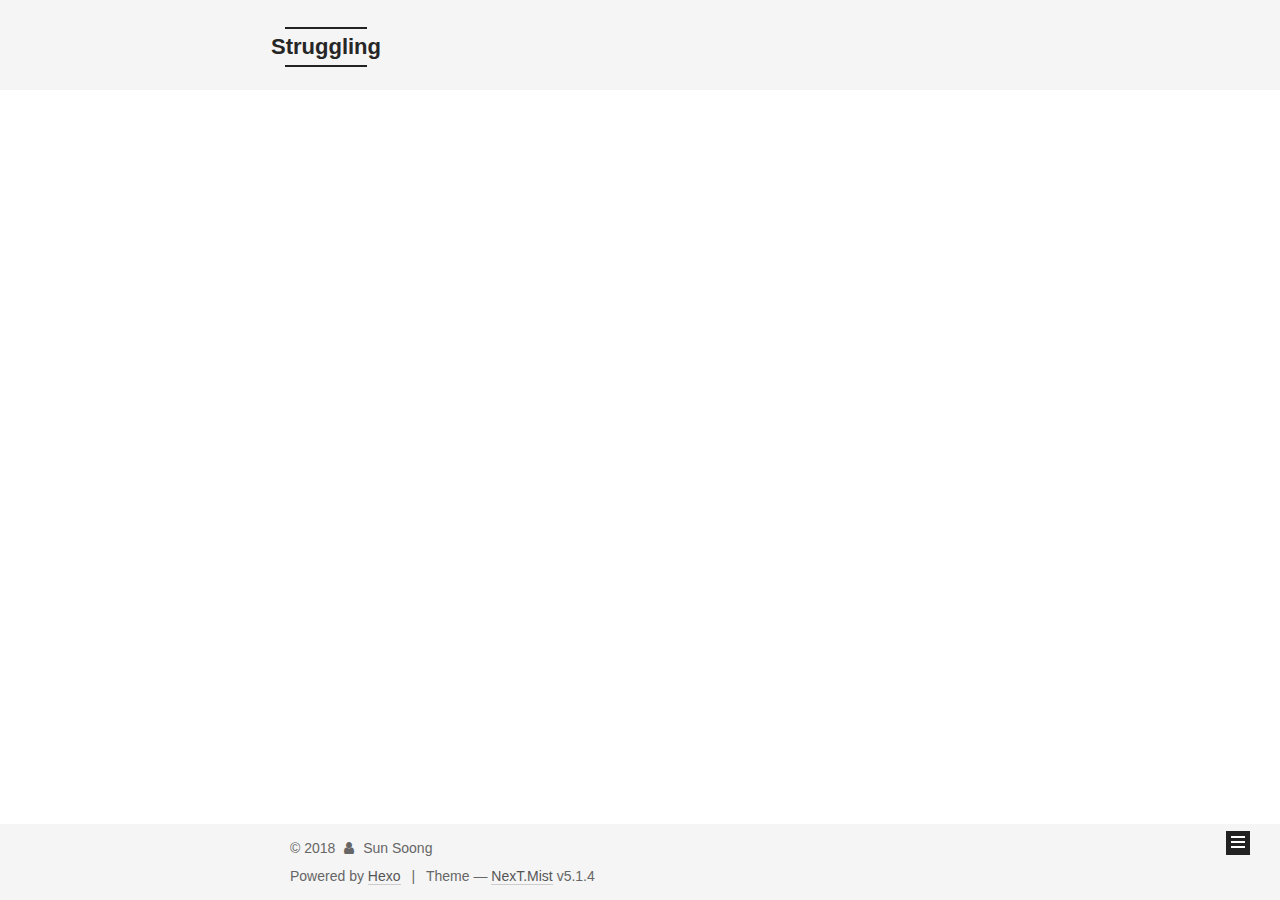
==== commit e150b06b: "Site updated: 2018-03-15 17:47:39" ====
--- a/index.html
+++ b/index.html
@@ -5,7 +5,7 @@
   
 
 
-<html class="theme-next mist use-motion" lang="">
+<html class="theme-next mist use-motion" lang="en">
 <head>
   <meta charset="UTF-8"/>
 <meta http-equiv="X-UA-Compatible" content="IE=edge" />
@@ -83,6 +83,7 @@
 <meta property="og:title" content="Struggling">
 <meta property="og:url" content="http://yoursite.com/index.html">
 <meta property="og:site_name" content="Struggling">
+<meta property="og:locale" content="en">
 <meta name="twitter:card" content="summary">
 <meta name="twitter:title" content="Struggling">
 
@@ -132,7 +133,7 @@
 
 </head>
 
-<body itemscope itemtype="http://schema.org/WebPage" lang="">
+<body itemscope itemtype="http://schema.org/WebPage" lang="en">
 
   
   
@@ -179,19 +180,39 @@
         <li class="menu-item menu-item-home">
           <a href="/" rel="section">
             
-              <i class="menu-item-icon fa fa-fw fa-home"></i> <br />
-            
-            Startseite
+              <i class="menu-item-icon fa fa-fw fa-question-circle"></i> <br />
+            
+            Home
           </a>
         </li>
       
         
+        <li class="menu-item menu-item-tags">
+          <a href="/tags/" rel="section">
+            
+              <i class="menu-item-icon fa fa-fw fa-question-circle"></i> <br />
+            
+            Tags
+          </a>
+        </li>
+      
+        
+        <li class="menu-item menu-item-categories">
+          <a href="/categories/" rel="section">
+            
+              <i class="menu-item-icon fa fa-fw fa-th"></i> <br />
+            
+            Categories
+          </a>
+        </li>
+      
+        
         <li class="menu-item menu-item-archives">
           <a href="/archives/" rel="section">
             
-              <i class="menu-item-icon fa fa-fw fa-archive"></i> <br />
-            
-            Archiv
+              <i class="menu-item-icon fa fa-fw fa-question-circle"></i> <br />
+            
+            Archives
           </a>
         </li>
       
@@ -228,7 +249,7 @@
   
   
   <div class="post-block">
-    <link itemprop="mainEntityOfPage" href="http://yoursite.com/2018/03/15/hello/">
+    <link itemprop="mainEntityOfPage" href="http://yoursite.com/2018/03/15/端口占用问题/">
 
     <span hidden itemprop="author" itemscope itemtype="http://schema.org/Person">
       <meta itemprop="name" content="Sun Soong">
@@ -247,7 +268,7 @@
         
           <h1 class="post-title" itemprop="name headline">
                 
-                <a class="post-title-link" href="/2018/03/15/hello/" itemprop="url">hello</a></h1>
+                <a class="post-title-link" href="/2018/03/15/端口占用问题/" itemprop="url">端口占用问题</a></h1>
         
 
         <div class="post-meta">
@@ -257,9 +278,9 @@
                 <i class="fa fa-calendar-o"></i>
               </span>
               
-                <span class="post-meta-item-text">Veröffentlicht am</span>
+                <span class="post-meta-item-text">Posted on</span>
               
-              <time title="Post created" itemprop="dateCreated datePublished" datetime="2018-03-15T16:36:22+08:00">
+              <time title="Post created" itemprop="dateCreated datePublished" datetime="2018-03-15T17:24:24+08:00">
                 2018-03-15
               </time>
             
@@ -298,137 +319,15 @@
 
       
         
-          
-            
-          
-        
-      
-    </div>
-    
-    
-    
-
-    
-
-    
-
-    
-
-    <footer class="post-footer">
-      
-
-      
-
-      
-
-      
-      
-        <div class="post-eof"></div>
-      
-    </footer>
-  </div>
-  
-  
-  
-  </article>
-
-
-    
-      
-
-  
-
-  
-  
-  
-
-  <article class="post post-type-normal" itemscope itemtype="http://schema.org/Article">
-  
-  
-  
-  <div class="post-block">
-    <link itemprop="mainEntityOfPage" href="http://yoursite.com/2018/03/15/hello-world/">
-
-    <span hidden itemprop="author" itemscope itemtype="http://schema.org/Person">
-      <meta itemprop="name" content="Sun Soong">
-      <meta itemprop="description" content="">
-      <meta itemprop="image" content="/images/avatar.gif">
-    </span>
-
-    <span hidden itemprop="publisher" itemscope itemtype="http://schema.org/Organization">
-      <meta itemprop="name" content="Struggling">
-    </span>
-
-    
-      <header class="post-header">
-
-        
-        
-          <h1 class="post-title" itemprop="name headline">
-                
-                <a class="post-title-link" href="/2018/03/15/hello-world/" itemprop="url">Hello World</a></h1>
-        
-
-        <div class="post-meta">
-          <span class="post-time">
-            
-              <span class="post-meta-item-icon">
-                <i class="fa fa-calendar-o"></i>
-              </span>
-              
-                <span class="post-meta-item-text">Veröffentlicht am</span>
-              
-              <time title="Post created" itemprop="dateCreated datePublished" datetime="2018-03-15T16:26:56+08:00">
-                2018-03-15
-              </time>
-            
-
-            
-
-            
-          </span>
-
-          
-
-          
-            
-          
-
-          
-          
-
-          
-
-          
-
-          
-
-        </div>
-      </header>
-    
-
-    
-    
-    
-    <div class="post-body" itemprop="articleBody">
-
-      
-      
-
-      
-        
-          
-            <p>Welcome to <a href="https://hexo.io/" target="_blank" rel="noopener">Hexo</a>! This is your very first post. Check <a href="https://hexo.io/docs/" target="_blank" rel="noopener">documentation</a> for more info. If you get any problems when using Hexo, you can find the answer in <a href="https://hexo.io/docs/troubleshooting.html" target="_blank" rel="noopener">troubleshooting</a> or you can ask me on <a href="https://github.com/hexojs/hexo/issues" target="_blank" rel="noopener">GitHub</a>.</p>
-<h2 id="Quick-Start"><a href="#Quick-Start" class="headerlink" title="Quick Start"></a>Quick Start</h2><h3 id="Create-a-new-post"><a href="#Create-a-new-post" class="headerlink" title="Create a new post"></a>Create a new post</h3><figure class="highlight bash"><table><tr><td class="gutter"><pre><span class="line">1</span><br></pre></td><td class="code"><pre><span class="line">$ hexo new <span class="string">"My New Post"</span></span><br></pre></td></tr></table></figure>
-<p>More info: <a href="https://hexo.io/docs/writing.html" target="_blank" rel="noopener">Writing</a></p>
-<h3 id="Run-server"><a href="#Run-server" class="headerlink" title="Run server"></a>Run server</h3><figure class="highlight bash"><table><tr><td class="gutter"><pre><span class="line">1</span><br></pre></td><td class="code"><pre><span class="line">$ hexo server</span><br></pre></td></tr></table></figure>
-<p>More info: <a href="https://hexo.io/docs/server.html" target="_blank" rel="noopener">Server</a></p>
-<h3 id="Generate-static-files"><a href="#Generate-static-files" class="headerlink" title="Generate static files"></a>Generate static files</h3><figure class="highlight bash"><table><tr><td class="gutter"><pre><span class="line">1</span><br></pre></td><td class="code"><pre><span class="line">$ hexo generate</span><br></pre></td></tr></table></figure>
-<p>More info: <a href="https://hexo.io/docs/generating.html" target="_blank" rel="noopener">Generating</a></p>
-<h3 id="Deploy-to-remote-sites"><a href="#Deploy-to-remote-sites" class="headerlink" title="Deploy to remote sites"></a>Deploy to remote sites</h3><figure class="highlight bash"><table><tr><td class="gutter"><pre><span class="line">1</span><br></pre></td><td class="code"><pre><span class="line">$ hexo deploy</span><br></pre></td></tr></table></figure>
-<p>More info: <a href="https://hexo.io/docs/deployment.html" target="_blank" rel="noopener">Deployment</a></p>
-
-          
+          <p>经常有端口北占用,导致tomcat或者zookeeper不能启动.</p>
+<p>可以在控制台通过部分语句查询端口的占用情况.</p>
+          <!--noindex-->
+          <div class="post-button text-center">
+            <a class="btn" href="/2018/03/15/端口占用问题/#more" rel="contents">
+              Read more &raquo;
+            </a>
+          </div>
+          <!--/noindex-->
         
       
     </div>
@@ -508,8 +407,8 @@
               
                 <a href="/archives/">
               
-                  <span class="site-state-item-count">2</span>
-                  <span class="site-state-item-name">Artikel</span>
+                  <span class="site-state-item-count">1</span>
+                  <span class="site-state-item-name">posts</span>
                 </a>
               </div>
             
@@ -559,7 +458,7 @@
 </div>
 
 
-  <div class="powered-by">Erstellt mit  <a class="theme-link" target="_blank" href="https://hexo.io">Hexo</a></div>
+  <div class="powered-by">Powered by <a class="theme-link" target="_blank" href="https://hexo.io">Hexo</a></div>
 
 
 
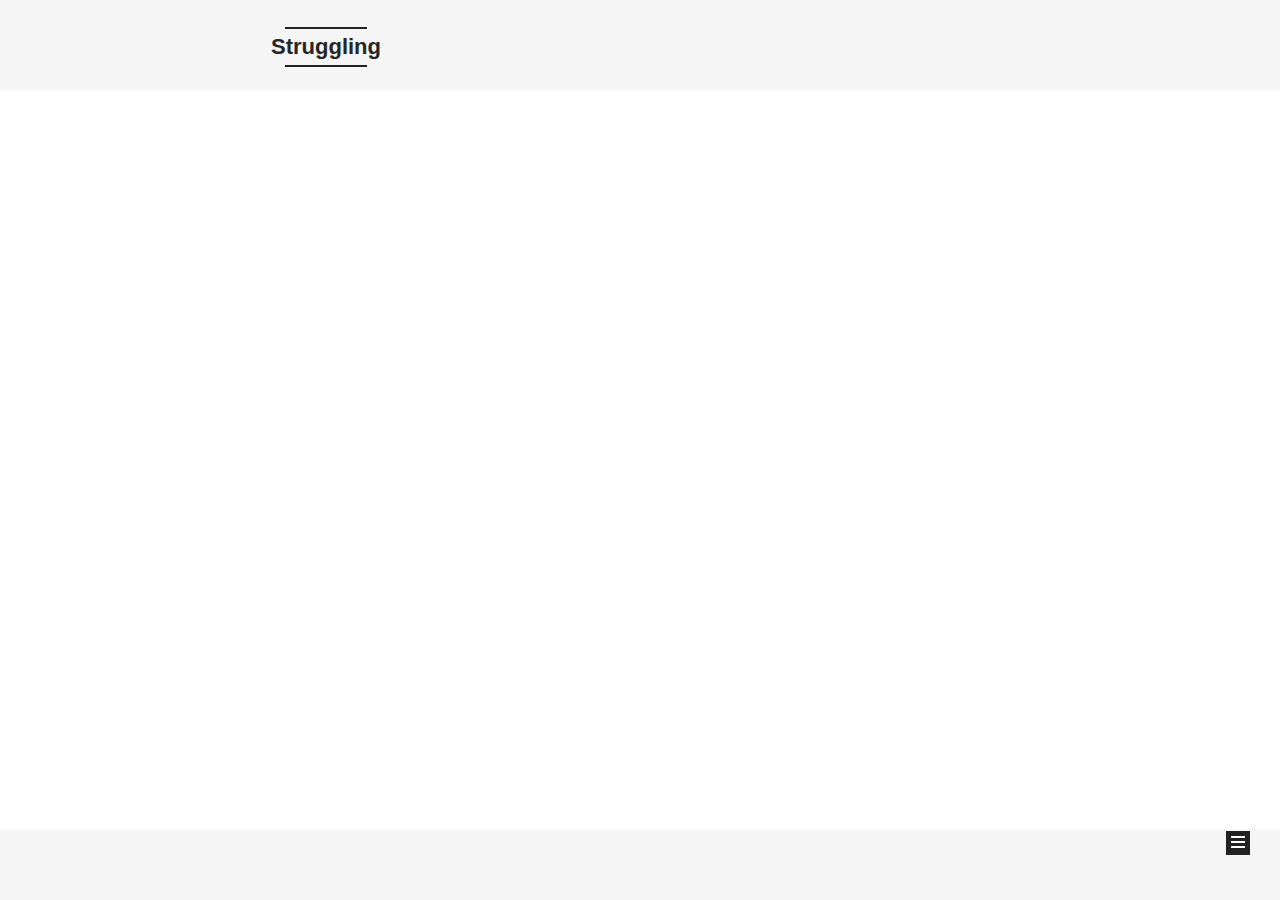
==== commit 8a8ca802: "Site updated: 2018-03-15 17:59:36" ====
--- a/index.html
+++ b/index.html
@@ -448,28 +448,9 @@
 
     <footer id="footer" class="footer">
       <div class="footer-inner">
-        <div class="copyright">&copy; <span itemprop="copyrightYear">2018</span>
-  <span class="with-love">
-    <i class="fa fa-user"></i>
-  </span>
-  <span class="author" itemprop="copyrightHolder">Sun Soong</span>
-
-  
+        <div class="copyright">
+
 </div>
-
-
-  <div class="powered-by">Powered by <a class="theme-link" target="_blank" href="https://hexo.io">Hexo</a></div>
-
-
-
-  <span class="post-meta-divider">|</span>
-
-
-
-  <div class="theme-info">Theme &mdash; <a class="theme-link" target="_blank" href="https://github.com/iissnan/hexo-theme-next">NexT.Mist</a> v5.1.4</div>
-
-
-
 
         
 
